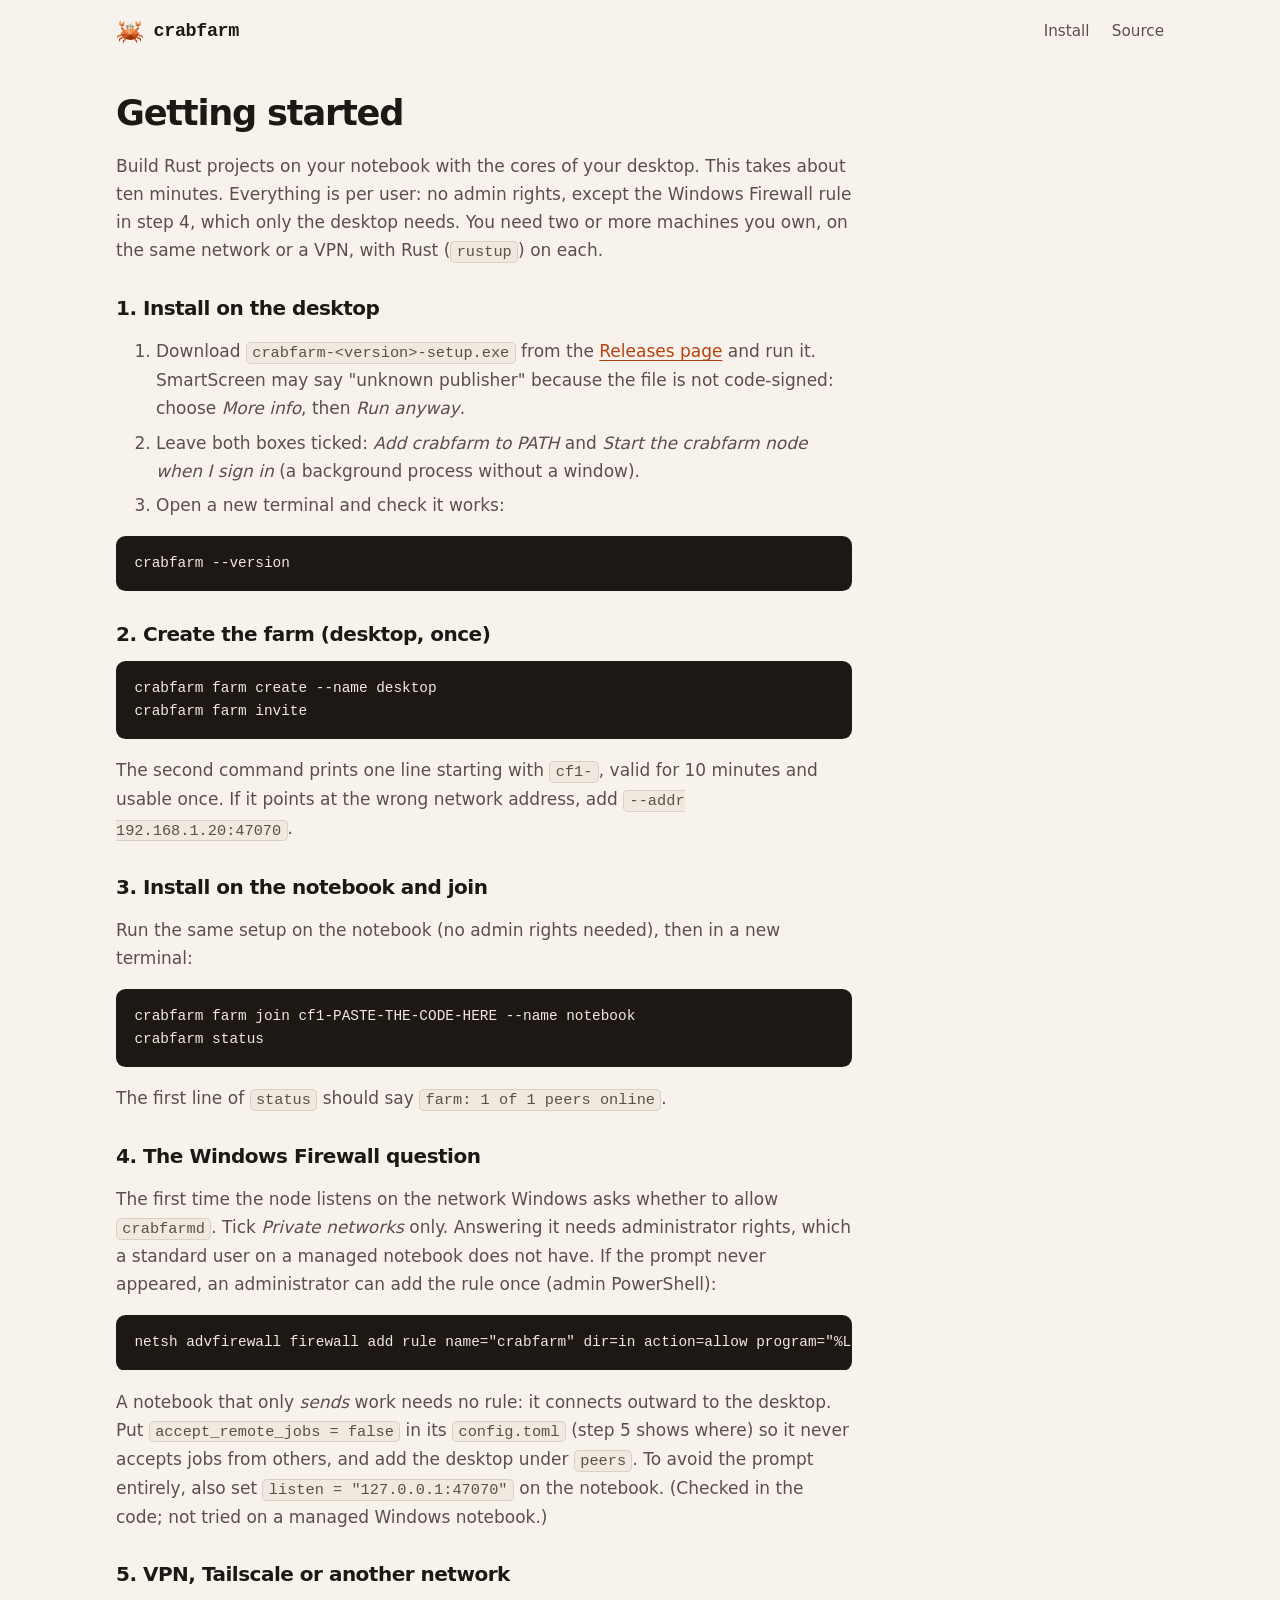
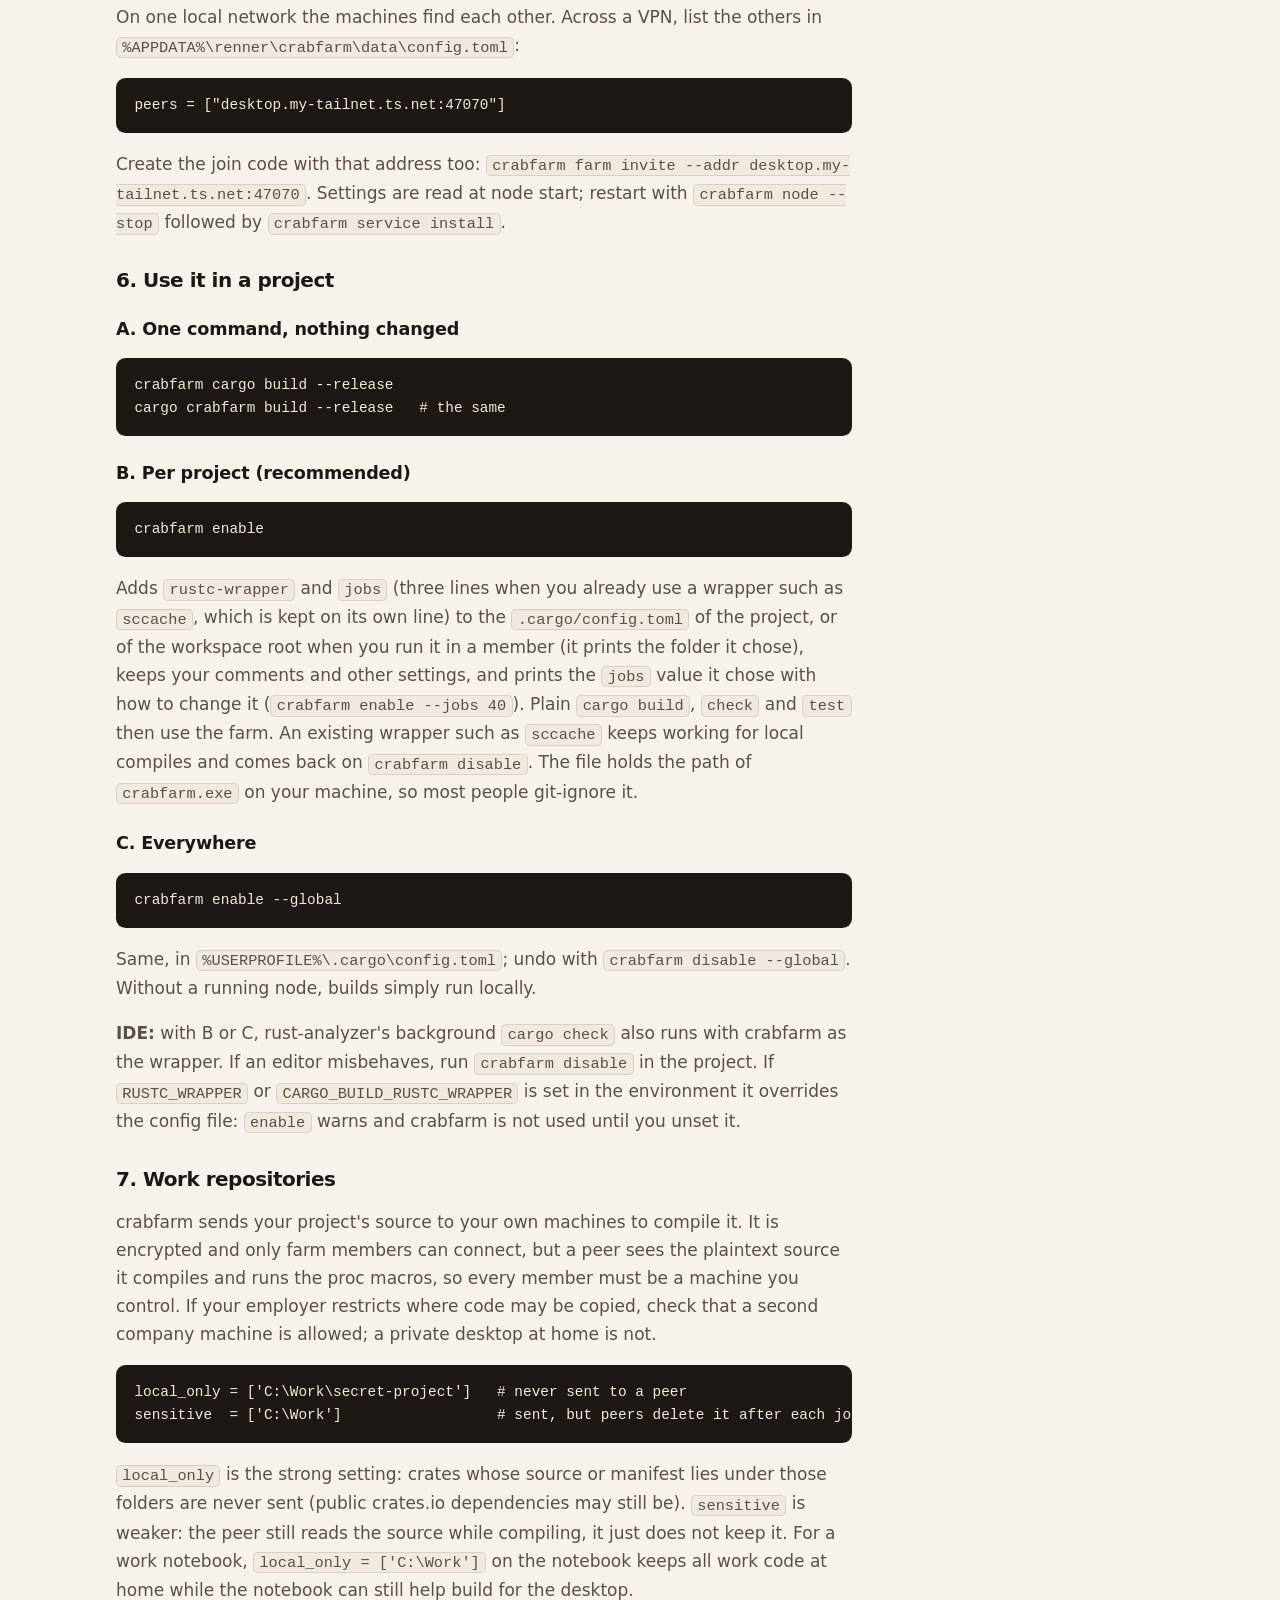
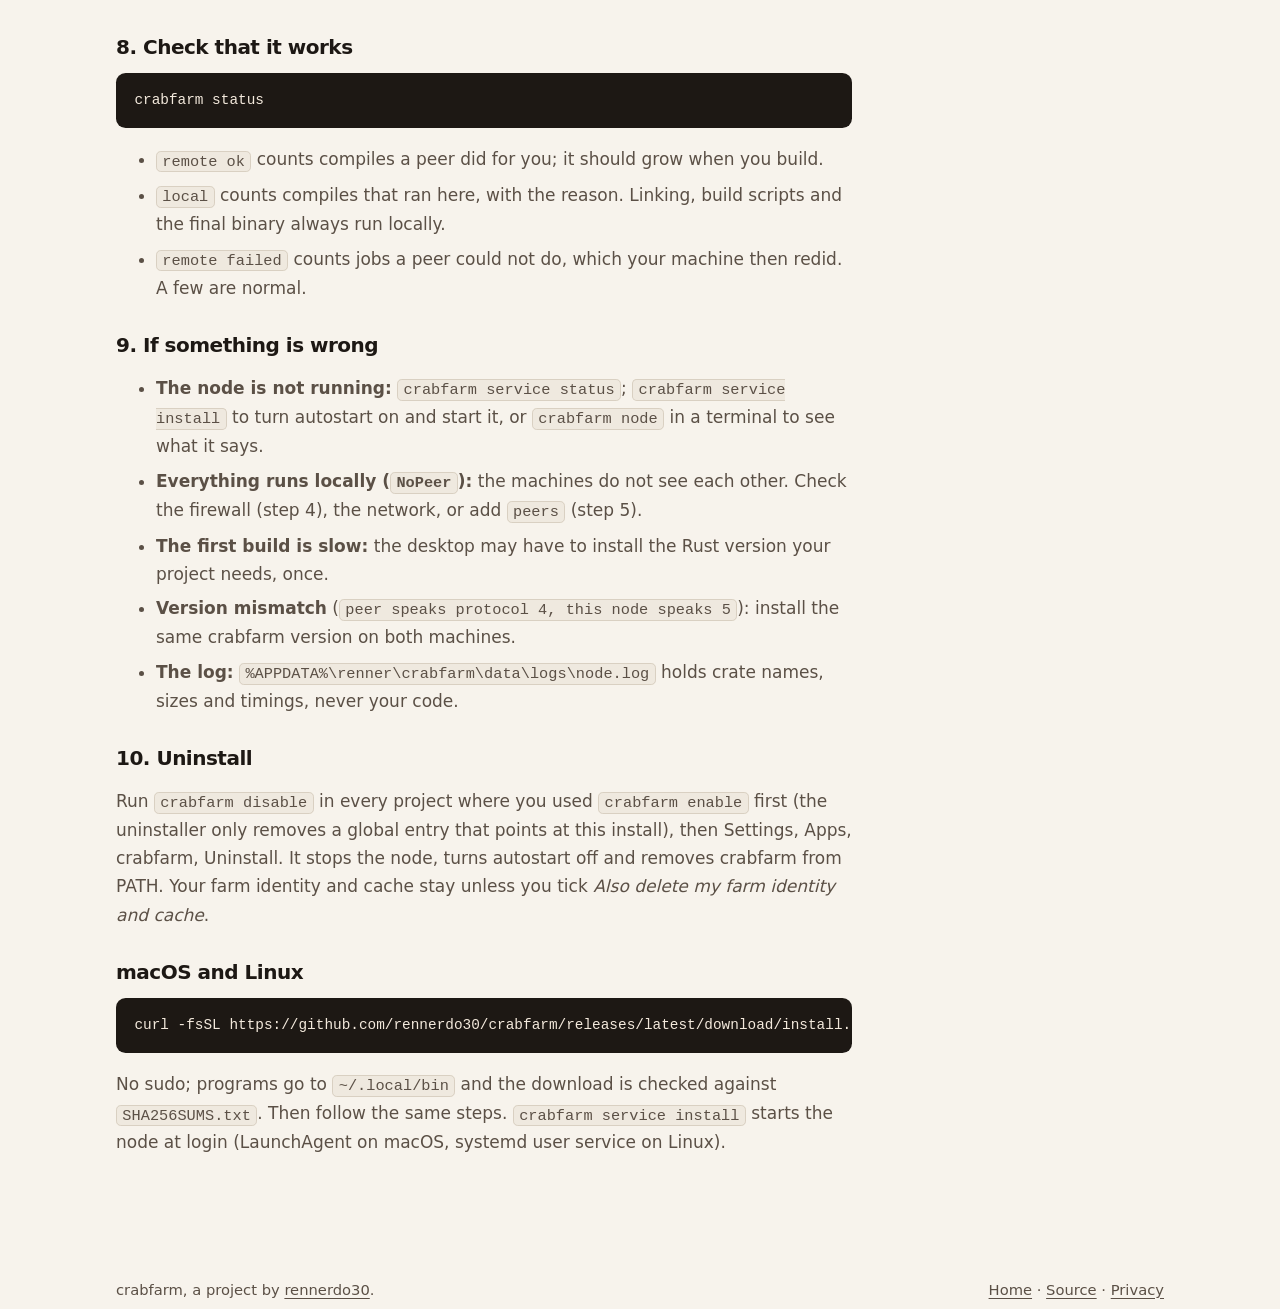
==== website/guide.html @ 016a1f97 "CF-27 1.0.0: version texts, cargo-crabfarm in archives and install.sh, release.yml tag validation an" ====
<!doctype html>
<html lang="en" class="legal guide">
<head>
<meta charset="utf-8">
<meta name="viewport" content="width=device-width, initial-scale=1">
<title>Getting started · crabfarm</title>
<meta name="description" content="Install crabfarm, create a farm, join a second machine and use it in a Rust project, step by step.">
<link rel="canonical" href="https://crabfarm.renner.dev/guide.html">
<link rel="icon" href="favicon.svg" type="image/svg+xml">
<meta name="theme-color" content="#b8420f">
<link rel="stylesheet" href="style.css">
</head>
<body>
<header class="top">
  <div class="wrap">
    <a class="brand" href="./"><img src="favicon.svg" alt="" width="28" height="28">crabfarm</a>
    <nav aria-label="Main">
      <a href="./#install">Install</a>
      <a href="https://github.com/rennerdo30/crabfarm">Source</a>
    </nav>
  </div>
</header>

<div class="wrap">
<main>
  <h1>Getting started</h1>
  <p>Build Rust projects on your notebook with the cores of your desktop. This takes about ten minutes. Everything is per user: no admin rights, except the Windows Firewall rule in step 4, which only the desktop needs. You need two or more machines you own, on the same network or a VPN, with Rust (<code>rustup</code>) on each.</p>

  <h2>1. Install on the desktop</h2>
  <ol>
    <li>Download <code>crabfarm-&lt;version&gt;-setup.exe</code> from the <a href="https://github.com/rennerdo30/crabfarm/releases/latest">Releases page</a> and run it. SmartScreen may say "unknown publisher" because the file is not code-signed: choose <em>More info</em>, then <em>Run anyway</em>.</li>
    <li>Leave both boxes ticked: <em>Add crabfarm to PATH</em> and <em>Start the crabfarm node when I sign in</em> (a background process without a window).</li>
    <li>Open a new terminal and check it works:</li>
  </ol>
<pre>crabfarm --version</pre>

  <h2>2. Create the farm (desktop, once)</h2>
<pre>crabfarm farm create --name desktop
crabfarm farm invite</pre>
  <p>The second command prints one line starting with <code>cf1-</code>, valid for 10 minutes and usable once. If it points at the wrong network address, add <code>--addr 192.168.1.20:47070</code>.</p>

  <h2>3. Install on the notebook and join</h2>
  <p>Run the same setup on the notebook (no admin rights needed), then in a new terminal:</p>
<pre>crabfarm farm join cf1-PASTE-THE-CODE-HERE --name notebook
crabfarm status</pre>
  <p>The first line of <code>status</code> should say <code>farm: 1 of 1 peers online</code>.</p>

  <h2>4. The Windows Firewall question</h2>
  <p>The first time the node listens on the network Windows asks whether to allow <code>crabfarmd</code>. Tick <em>Private networks</em> only. Answering it needs administrator rights, which a standard user on a managed notebook does not have. If the prompt never appeared, an administrator can add the rule once (admin PowerShell):</p>
<pre>netsh advfirewall firewall add rule name="crabfarm" dir=in action=allow program="%LOCALAPPDATA%\Programs\crabfarm\crabfarmd.exe" protocol=TCP localport=47070 profile=private</pre>
  <p>A notebook that only <em>sends</em> work needs no rule: it connects outward to the desktop. Put <code>accept_remote_jobs = false</code> in its <code>config.toml</code> (step 5 shows where) so it never accepts jobs from others, and add the desktop under <code>peers</code>. To avoid the prompt entirely, also set <code>listen = "127.0.0.1:47070"</code> on the notebook. (Checked in the code; not tried on a managed Windows notebook.)</p>

  <h2>5. VPN, Tailscale or another network</h2>
  <p>On one local network the machines find each other. Across a VPN, list the others in <code>%APPDATA%\renner\crabfarm\data\config.toml</code>:</p>
<pre>peers = ["desktop.my-tailnet.ts.net:47070"]</pre>
  <p>Create the join code with that address too: <code>crabfarm farm invite --addr desktop.my-tailnet.ts.net:47070</code>. Settings are read at node start; restart with <code>crabfarm node --stop</code> followed by <code>crabfarm service install</code>.</p>

  <h2>6. Use it in a project</h2>
  <h3>A. One command, nothing changed</h3>
<pre>crabfarm cargo build --release
cargo crabfarm build --release   # the same</pre>
  <h3>B. Per project (recommended)</h3>
<pre>crabfarm enable</pre>
  <p>Adds <code>rustc-wrapper</code> and <code>jobs</code> (three lines when you already use a wrapper such as <code>sccache</code>, which is kept on its own line) to the <code>.cargo/config.toml</code> of the project, or of the workspace root when you run it in a member (it prints the folder it chose), keeps your comments and other settings, and prints the <code>jobs</code> value it chose with how to change it (<code>crabfarm enable --jobs 40</code>). Plain <code>cargo build</code>, <code>check</code> and <code>test</code> then use the farm. An existing wrapper such as <code>sccache</code> keeps working for local compiles and comes back on <code>crabfarm disable</code>. The file holds the path of <code>crabfarm.exe</code> on your machine, so most people git-ignore it.</p>
  <h3>C. Everywhere</h3>
<pre>crabfarm enable --global</pre>
  <p>Same, in <code>%USERPROFILE%\.cargo\config.toml</code>; undo with <code>crabfarm disable --global</code>. Without a running node, builds simply run locally.</p>
  <p><strong>IDE:</strong> with B or C, rust-analyzer's background <code>cargo check</code> also runs with crabfarm as the wrapper. If an editor misbehaves, run <code>crabfarm disable</code> in the project. If <code>RUSTC_WRAPPER</code> or <code>CARGO_BUILD_RUSTC_WRAPPER</code> is set in the environment it overrides the config file: <code>enable</code> warns and crabfarm is not used until you unset it.</p>

  <h2>7. Work repositories</h2>
  <p>crabfarm sends your project's source to your own machines to compile it. It is encrypted and only farm members can connect, but a peer sees the plaintext source it compiles and runs the proc macros, so every member must be a machine you control. If your employer restricts where code may be copied, check that a second company machine is allowed; a private desktop at home is not.</p>
<pre>local_only = ['C:\Work\secret-project']   # never sent to a peer
sensitive  = ['C:\Work']                  # sent, but peers delete it after each job</pre>
  <p><code>local_only</code> is the strong setting: crates whose source or manifest lies under those folders are never sent (public crates.io dependencies may still be). <code>sensitive</code> is weaker: the peer still reads the source while compiling, it just does not keep it. For a work notebook, <code>local_only = ['C:\Work']</code> on the notebook keeps all work code at home while the notebook can still help build for the desktop.</p>

  <h2>8. Check that it works</h2>
<pre>crabfarm status</pre>
  <ul>
    <li><code>remote ok</code> counts compiles a peer did for you; it should grow when you build.</li>
    <li><code>local</code> counts compiles that ran here, with the reason. Linking, build scripts and the final binary always run locally.</li>
    <li><code>remote failed</code> counts jobs a peer could not do, which your machine then redid. A few are normal.</li>
  </ul>

  <h2>9. If something is wrong</h2>
  <ul>
    <li><strong>The node is not running:</strong> <code>crabfarm service status</code>; <code>crabfarm service install</code> to turn autostart on and start it, or <code>crabfarm node</code> in a terminal to see what it says.</li>
    <li><strong>Everything runs locally (<code>NoPeer</code>):</strong> the machines do not see each other. Check the firewall (step 4), the network, or add <code>peers</code> (step 5).</li>
    <li><strong>The first build is slow:</strong> the desktop may have to install the Rust version your project needs, once.</li>
    <li><strong>Version mismatch</strong> (<code>peer speaks protocol 4, this node speaks 5</code>): install the same crabfarm version on both machines.</li>
    <li><strong>The log:</strong> <code>%APPDATA%\renner\crabfarm\data\logs\node.log</code> holds crate names, sizes and timings, never your code.</li>
  </ul>

  <h2>10. Uninstall</h2>
  <p>Run <code>crabfarm disable</code> in every project where you used <code>crabfarm enable</code> first (the uninstaller only removes a global entry that points at this install), then Settings, Apps, crabfarm, Uninstall. It stops the node, turns autostart off and removes crabfarm from PATH. Your farm identity and cache stay unless you tick <em>Also delete my farm identity and cache</em>.</p>

  <h2>macOS and Linux</h2>
<pre>curl -fsSL https://github.com/rennerdo30/crabfarm/releases/latest/download/install.sh | sh</pre>
  <p>No sudo; programs go to <code>~/.local/bin</code> and the download is checked against <code>SHA256SUMS.txt</code>. Then follow the same steps. <code>crabfarm service install</code> starts the node at login (LaunchAgent on macOS, systemd user service on Linux).</p>
</main>
</div>

<footer>
  <div class="wrap">
    <span>crabfarm, a project by <a href="https://github.com/rennerdo30">rennerdo30</a>.</span>
    <span><a href="./">Home</a> · <a href="https://github.com/rennerdo30/crabfarm">Source</a> · <a href="privacy.html">Privacy</a></span>
  </div>
</footer>
</body>
</html>
---- website/style.css ----
:root {
  color-scheme: light dark;
  --bg: #f7f3ec;
  --bg-2: #efe9df;
  --surface: #fffdf9;
  --ink: #1d1814;
  --ink-2: #5b5046;
  --line: #d9d0c2;
  --accent: #b8420f;
  --accent-ink: #ffffff;
  --accent-soft: #f6dccb;
  --code-bg: #1d1814;
  --code-ink: #f3e9dc;
  --code-dim: #a39482;
  --ok: #2f6b3a;
  --mono: ui-monospace, "Cascadia Code", "SF Mono", Menlo, Consolas, monospace;
  --sans: system-ui, -apple-system, "Segoe UI", Roboto, "Helvetica Neue", sans-serif;
}

@media (prefers-color-scheme: dark) {
  :root:not([data-theme="light"]) {
    --bg: #15110e;
    --bg-2: #1c1713;
    --surface: #221c17;
    --ink: #f1e8dc;
    --ink-2: #b3a595;
    --line: #3a3027;
    --accent: #f0894a;
    --accent-ink: #1a0f08;
    --accent-soft: #3a2517;
    --code-bg: #0e0b09;
    --code-ink: #f3e9dc;
    --code-dim: #8d7f6e;
    --ok: #7cc58a;
  }
}

* { box-sizing: border-box; }

html { scroll-behavior: smooth; }

body {
  margin: 0;
  background: var(--bg);
  color: var(--ink);
  font: 400 1.0625rem/1.65 var(--sans);
  -webkit-font-smoothing: antialiased;
}

a { color: var(--accent); text-underline-offset: 0.18em; }
a:hover { text-decoration-thickness: 2px; }
a:focus-visible, .btn:focus-visible {
  outline: 3px solid var(--accent);
  outline-offset: 3px;
  border-radius: 4px;
}

.wrap { max-width: 68rem; margin: 0 auto; padding: 0 1.25rem; }

/* header */
.top { padding: 1.1rem 0; }
.top .wrap { display: flex; align-items: center; justify-content: space-between; gap: 1rem; }
.brand { display: inline-flex; align-items: center; gap: 0.6rem; color: var(--ink); font: 700 1.15rem var(--mono); text-decoration: none; letter-spacing: -0.02em; }
.brand svg { width: 1.7rem; height: 1.7rem; }
.top nav { display: flex; gap: 1.4rem; font-size: 0.95rem; }
.top nav a { color: var(--ink-2); text-decoration: none; }
.top nav a:hover { color: var(--ink); text-decoration: underline; }

/* hero */
.hero { padding: clamp(2.5rem, 7vw, 5.5rem) 0 clamp(2rem, 5vw, 4rem); }
.hero .wrap { display: grid; gap: 3rem; grid-template-columns: minmax(0, 1.05fr) minmax(0, 0.95fr); align-items: center; }
.hero-mark { display: block; width: 104px; height: 104px; margin: 0 0 1.25rem -6px; }
.eyebrow { font: 600 0.8rem var(--mono); letter-spacing: 0.08em; text-transform: uppercase; color: var(--accent); margin: 0 0 1rem; }
h1 { font-size: clamp(2.3rem, 5.6vw, 3.9rem); line-height: 1.04; letter-spacing: -0.035em; margin: 0 0 1.25rem; font-weight: 800; text-wrap: balance; }
h1 em { font-style: normal; color: var(--accent); }
.lede { font-size: 1.2rem; color: var(--ink-2); max-width: 34rem; margin: 0 0 1.75rem; text-wrap: pretty; }
.cta { display: flex; flex-wrap: wrap; gap: 0.75rem; }
.btn { display: inline-block; padding: 0.7rem 1.25rem; border-radius: 0.5rem; font-weight: 650; text-decoration: none; border: 1.5px solid var(--ink); color: var(--ink); }
.btn:hover { background: var(--bg-2); }
.btn.primary { background: var(--accent); border-color: var(--accent); color: var(--accent-ink); }
.btn.primary:hover { filter: brightness(1.08); background: var(--accent); }
.status { margin: 1.5rem 0 0; font-size: 0.92rem; color: var(--ink-2); max-width: 34rem; }
.status strong { color: var(--ink); }

/* diagram */
.diagram { margin: 0; }
.diagram svg { width: 100%; height: auto; display: block; }
.diagram figcaption { font-size: 0.85rem; color: var(--ink-2); margin-top: 0.5rem; }
.d-node { fill: var(--surface); stroke: var(--ink); stroke-width: 1.6; }
.d-me { fill: var(--accent-soft); stroke: var(--accent); }
.d-link { stroke: var(--accent); stroke-width: 2; stroke-dasharray: 2 7; stroke-linecap: round; fill: none; }
.d-text { fill: var(--ink); font: 600 13px var(--mono); }
.d-sub { fill: var(--ink-2); font: 400 11px var(--mono); }
.d-bar { fill: var(--accent); }
.d-bar-off { fill: var(--line); }

@media (prefers-reduced-motion: no-preference) {
  .d-link { animation: flow 1.6s linear infinite; }
  @keyframes flow { to { stroke-dashoffset: -18; } }
}

/* sections */
section { padding: clamp(2.5rem, 6vw, 4.5rem) 0; }
section.alt { background: var(--bg-2); border-block: 1px solid var(--line); }
h2 { font-size: clamp(1.6rem, 3.4vw, 2.2rem); letter-spacing: -0.025em; line-height: 1.15; margin: 0 0 0.6rem; text-wrap: balance; }
.sub { color: var(--ink-2); max-width: 40rem; margin: 0 0 2.25rem; }
h3 { font-size: 1.1rem; margin: 0 0 0.4rem; letter-spacing: -0.01em; }

.steps { list-style: none; margin: 0; padding: 0; display: grid; gap: 1.75rem; counter-reset: s; }
.steps li { display: grid; grid-template-columns: 3.2rem minmax(0, 1fr); gap: 0 1rem; counter-increment: s; }
.steps li::before { content: counter(s); font: 800 2.4rem/1 var(--mono); color: var(--accent); grid-row: span 2; }
.steps p { margin: 0 0 0.75rem; color: var(--ink-2); max-width: 44rem; }

pre, code { font-family: var(--mono); }
pre { background: var(--code-bg); color: var(--code-ink); padding: 1rem 1.15rem; border-radius: 0.6rem; overflow-x: auto; font-size: 0.9rem; line-height: 1.6; margin: 0; tab-size: 2; }
pre .c { color: var(--code-dim); }
pre .p { color: var(--accent); user-select: none; }
:root:not([data-theme="light"]) pre .p { color: #f0894a; }
p code, li code, td code { background: var(--bg-2); border: 1px solid var(--line); border-radius: 0.3rem; padding: 0.05em 0.35em; font-size: 0.9em; }
section.alt p code, section.alt li code, section.alt td code { background: var(--surface); }

.cols { display: grid; gap: 1.25rem; grid-template-columns: repeat(auto-fit, minmax(17rem, 1fr)); }
.cols.two { grid-template-columns: repeat(2, minmax(0, 1fr)); }
.card { background: var(--surface); border: 1px solid var(--line); border-radius: 0.75rem; padding: 1.25rem 1.4rem; }
.card p { margin: 0; color: var(--ink-2); }
.card ul { margin: 0.4rem 0 0; padding-left: 1.15rem; color: var(--ink-2); }
.card li { margin: 0.2rem 0; }

table { width: 100%; border-collapse: collapse; font-size: 0.97rem; background: var(--surface); border: 1px solid var(--line); border-radius: 0.75rem; overflow: hidden; }
th, td { text-align: left; padding: 0.7rem 1rem; border-bottom: 1px solid var(--line); vertical-align: top; }
th { font: 600 0.78rem var(--mono); letter-spacing: 0.06em; text-transform: uppercase; color: var(--ink-2); background: var(--bg-2); }
tr:last-child td { border-bottom: 0; }
.table-scroll { overflow-x: auto; }

.tag { font: 600 0.75rem var(--mono); padding: 0.12rem 0.5rem; border-radius: 99px; border: 1px solid var(--line); white-space: nowrap; }
.tag.now { background: var(--accent-soft); border-color: var(--accent); color: var(--accent); }

.install { display: grid; gap: 1.25rem; grid-template-columns: repeat(auto-fit, minmax(20rem, 1fr)); }
.install h3 { margin-bottom: 0.6rem; }
.install p { color: var(--ink-2); margin: 0.75rem 0 0; font-size: 0.95rem; }

footer { padding: 2.5rem 0 3rem; color: var(--ink-2); font-size: 0.92rem; }
footer .wrap { display: flex; flex-wrap: wrap; gap: 0.5rem 1.5rem; justify-content: space-between; }
footer a { color: var(--ink-2); }

.legal main { padding: 2rem 0 4rem; max-width: 42rem; }
.legal h1 { font-size: 2.2rem; }
.legal h2 { font-size: 1.25rem; margin-top: 2rem; }
.legal p { color: var(--ink-2); }
.guide main { max-width: 46rem; }
.guide h3 { margin: 1.4rem 0 0.5rem; }
.guide pre { margin: 0.9rem 0 1rem; }
.guide li { color: var(--ink-2); margin-bottom: 0.4rem; }

@media (max-width: 52rem) {
  .cols.two { grid-template-columns: minmax(0, 1fr); }
  .hero .wrap { grid-template-columns: minmax(0, 1fr); }
  .top nav .hide-sm { display: none; }
}
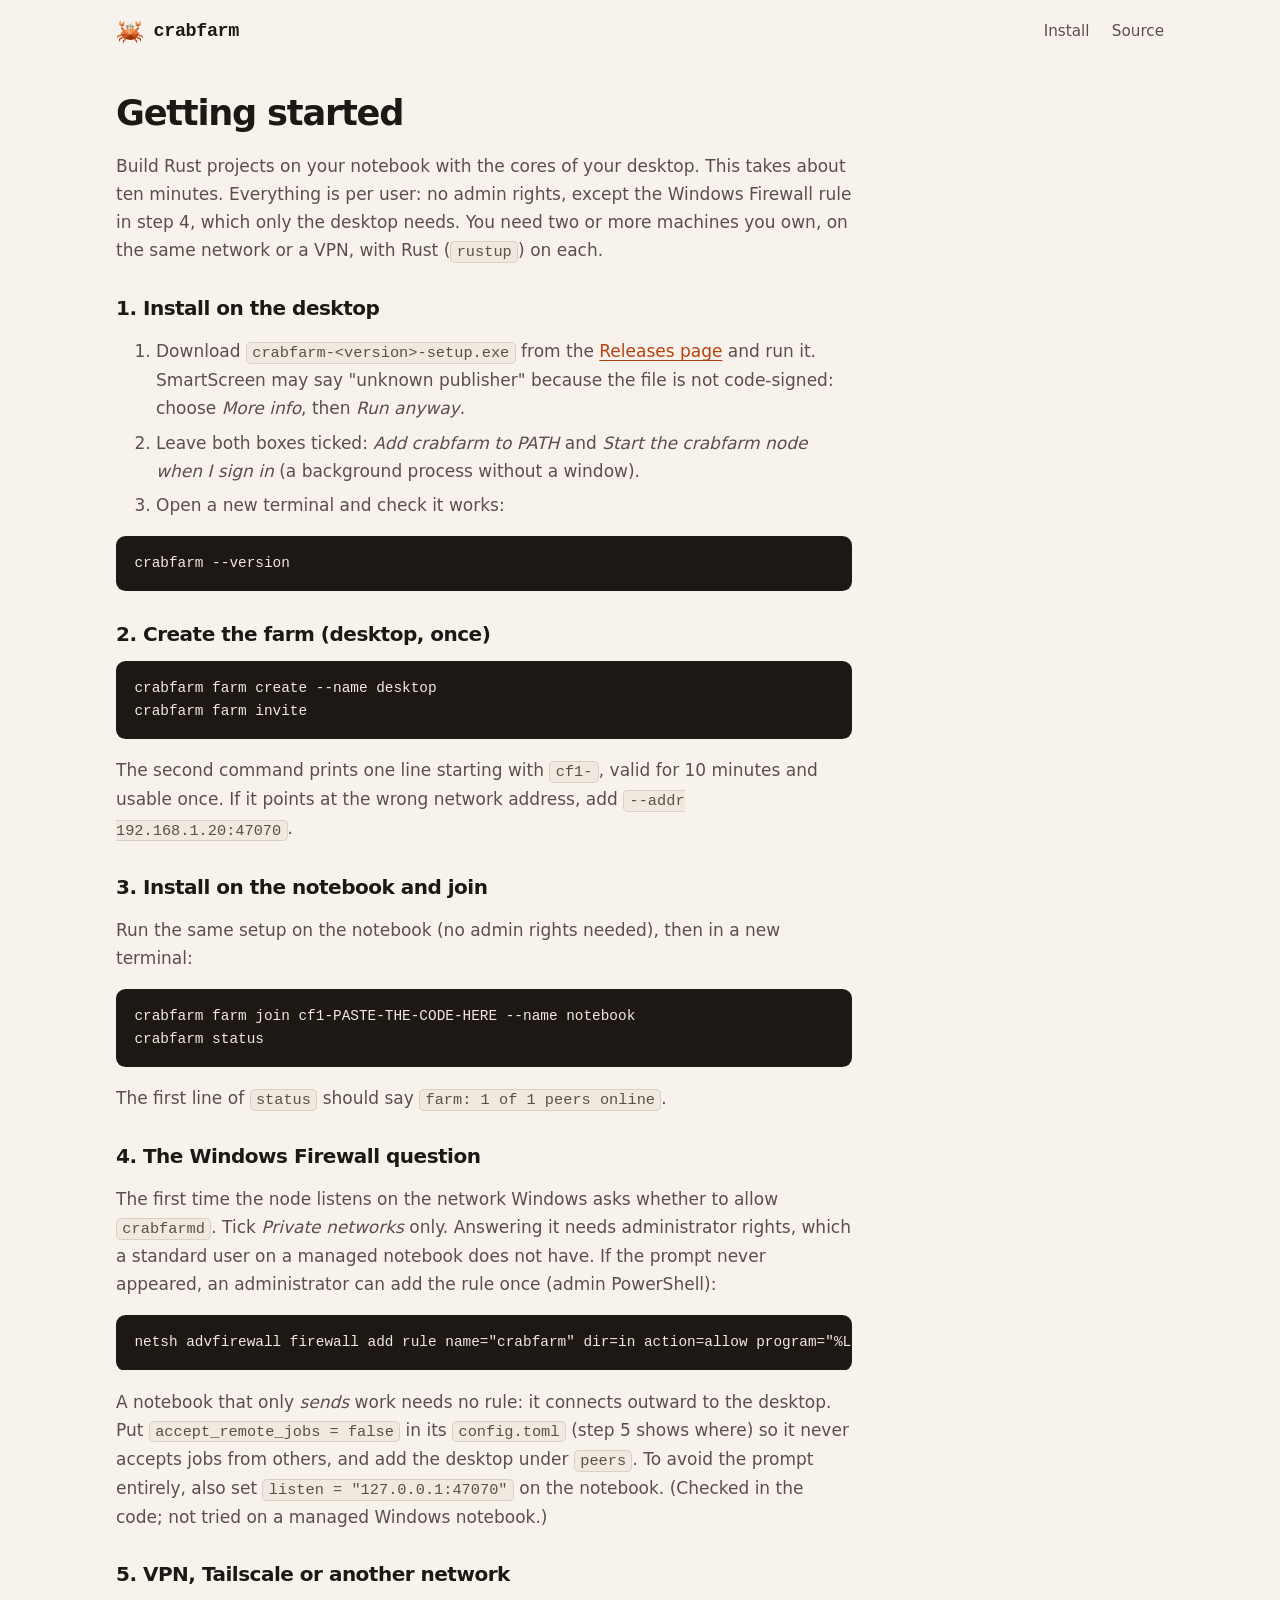
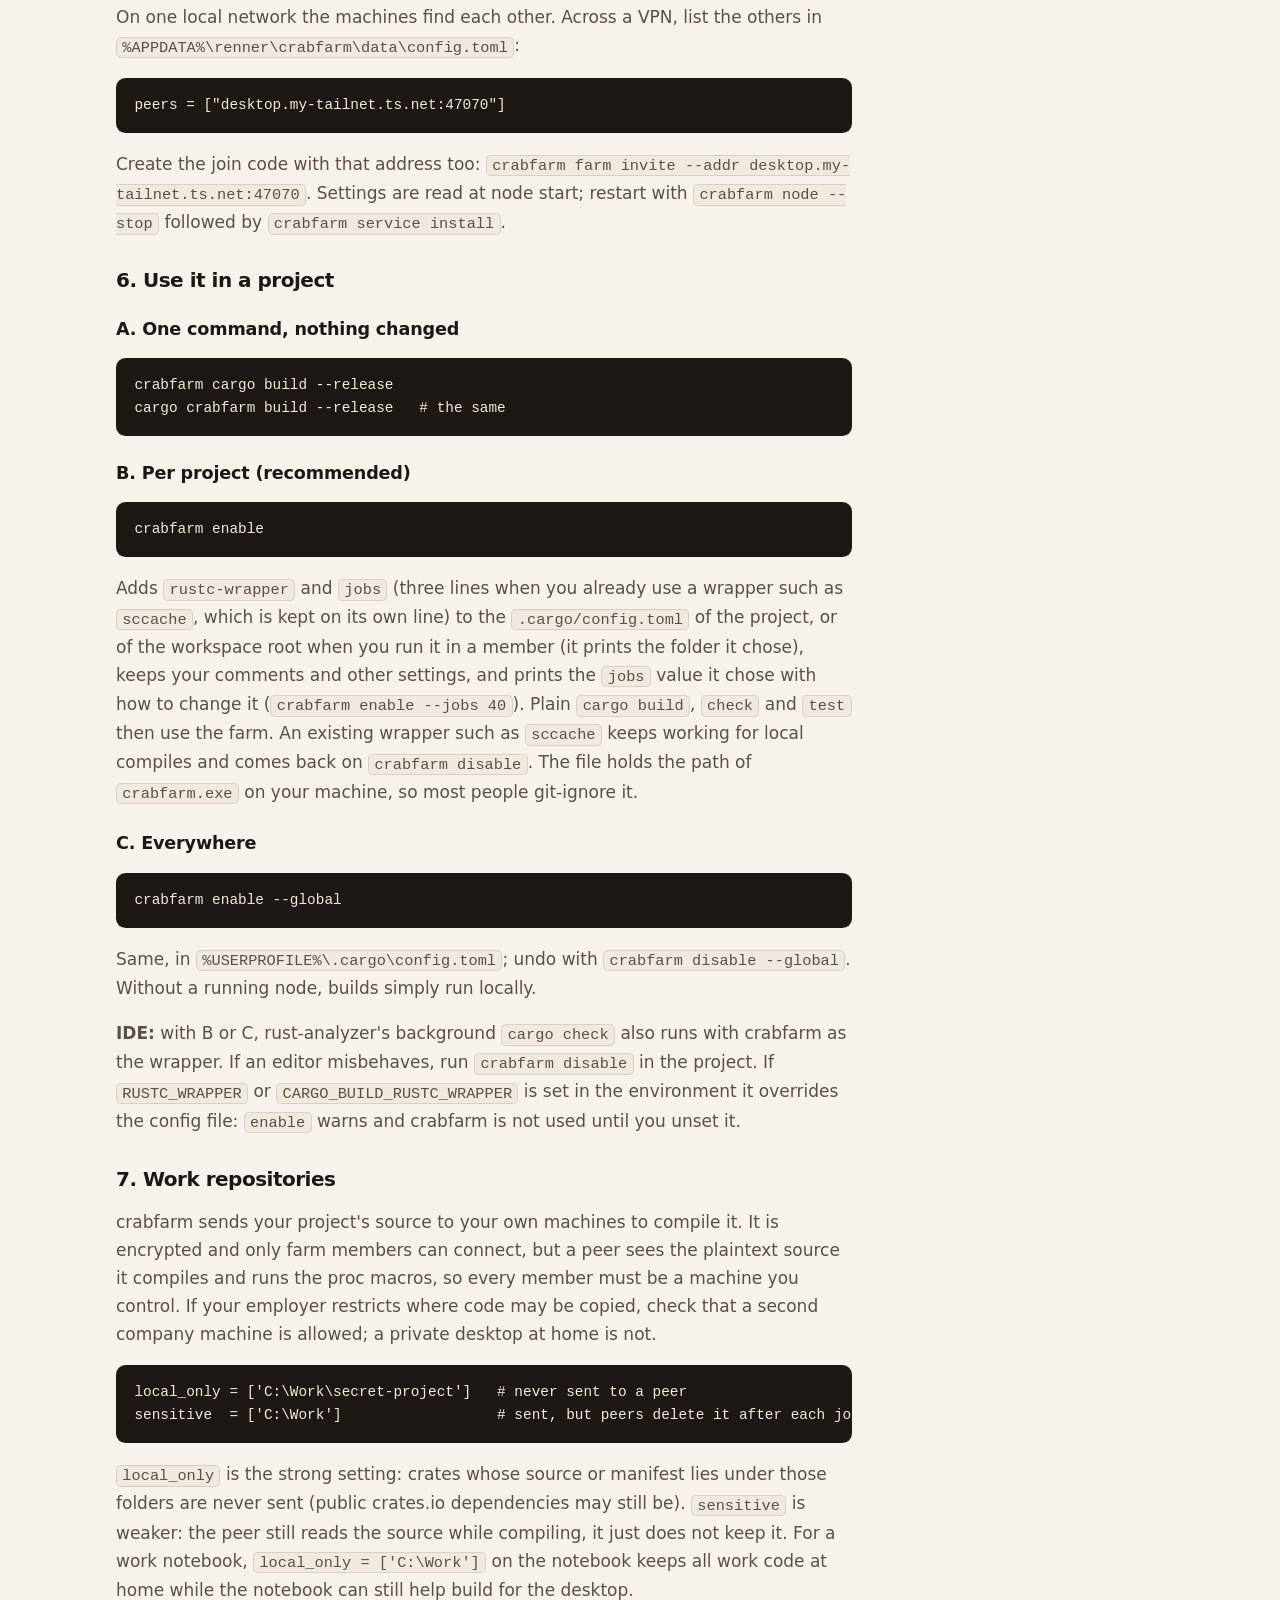
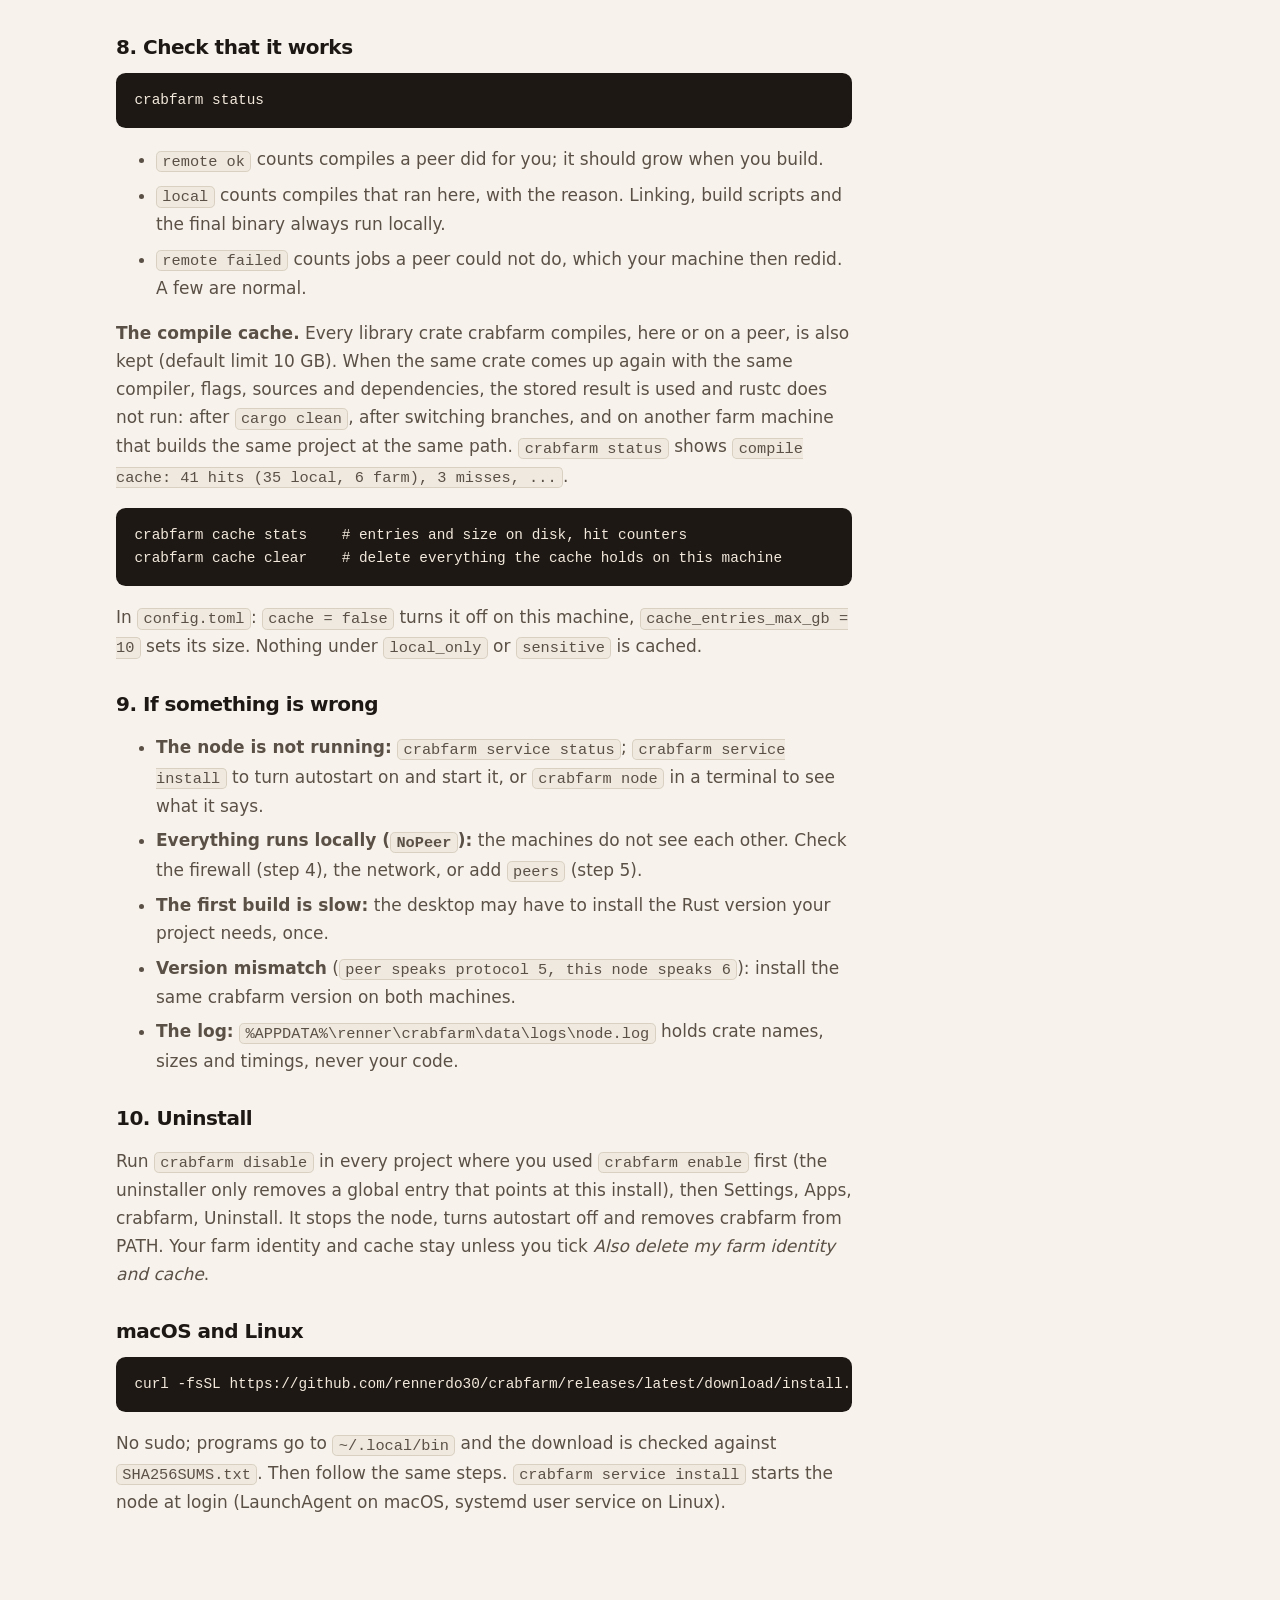
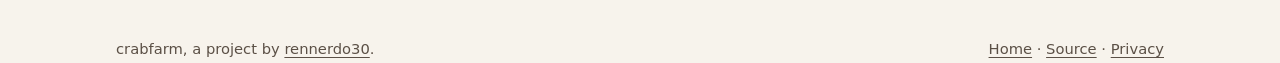
==== commit c95805a7: "CF-28: design section 16, security, docs, changelog; env and hidden-input guards" ====
--- a/website/guide.html
+++ b/website/guide.html
@@ -80,13 +80,17 @@
     <li><code>local</code> counts compiles that ran here, with the reason. Linking, build scripts and the final binary always run locally.</li>
     <li><code>remote failed</code> counts jobs a peer could not do, which your machine then redid. A few are normal.</li>
   </ul>
+  <p><strong>The compile cache.</strong> Every library crate crabfarm compiles, here or on a peer, is also kept (default limit 10 GB). When the same crate comes up again with the same compiler, flags, sources and dependencies, the stored result is used and rustc does not run: after <code>cargo clean</code>, after switching branches, and on another farm machine that builds the same project at the same path. <code>crabfarm status</code> shows <code>compile cache: 41 hits (35 local, 6 farm), 3 misses, ...</code>.</p>
+<pre>crabfarm cache stats    # entries and size on disk, hit counters
+crabfarm cache clear    # delete everything the cache holds on this machine</pre>
+  <p>In <code>config.toml</code>: <code>cache = false</code> turns it off on this machine, <code>cache_entries_max_gb = 10</code> sets its size. Nothing under <code>local_only</code> or <code>sensitive</code> is cached.</p>
 
   <h2>9. If something is wrong</h2>
   <ul>
     <li><strong>The node is not running:</strong> <code>crabfarm service status</code>; <code>crabfarm service install</code> to turn autostart on and start it, or <code>crabfarm node</code> in a terminal to see what it says.</li>
     <li><strong>Everything runs locally (<code>NoPeer</code>):</strong> the machines do not see each other. Check the firewall (step 4), the network, or add <code>peers</code> (step 5).</li>
     <li><strong>The first build is slow:</strong> the desktop may have to install the Rust version your project needs, once.</li>
-    <li><strong>Version mismatch</strong> (<code>peer speaks protocol 4, this node speaks 5</code>): install the same crabfarm version on both machines.</li>
+    <li><strong>Version mismatch</strong> (<code>peer speaks protocol 5, this node speaks 6</code>): install the same crabfarm version on both machines.</li>
     <li><strong>The log:</strong> <code>%APPDATA%\renner\crabfarm\data\logs\node.log</code> holds crate names, sizes and timings, never your code.</li>
   </ul>
 
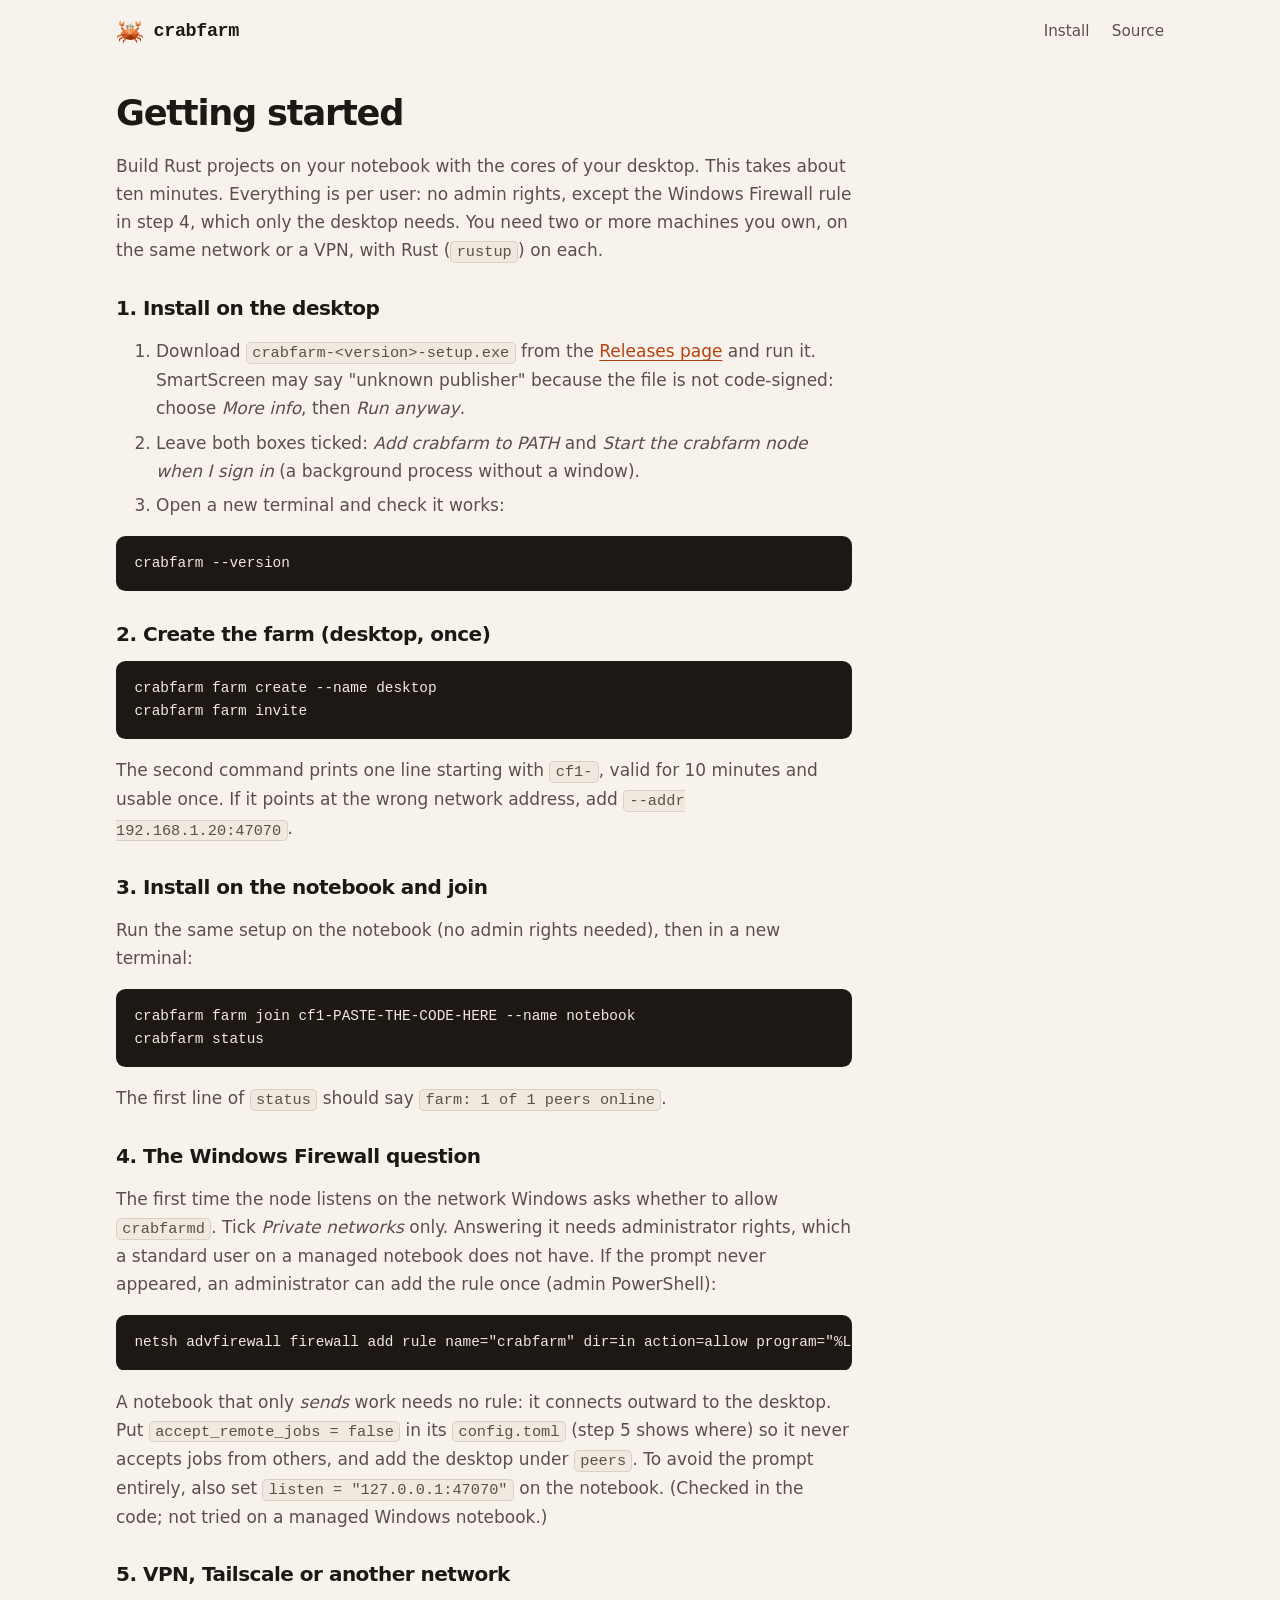
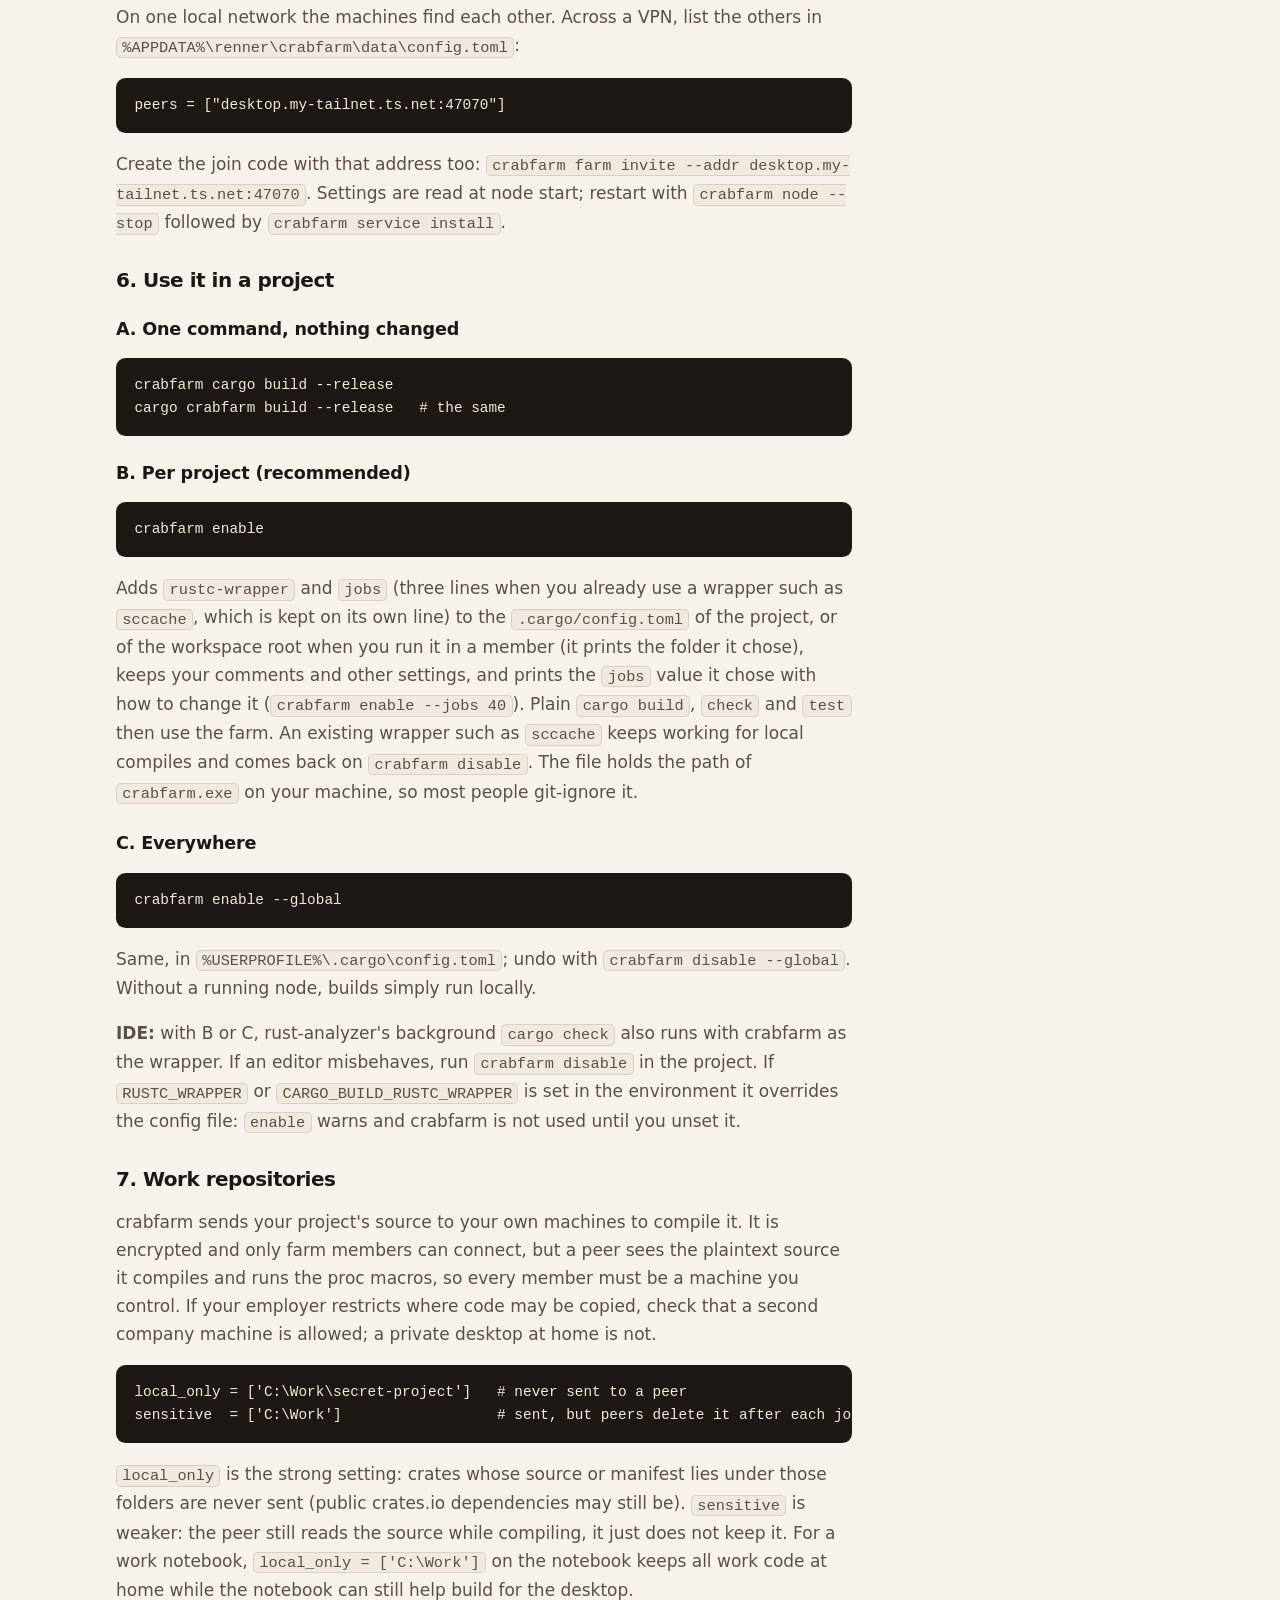
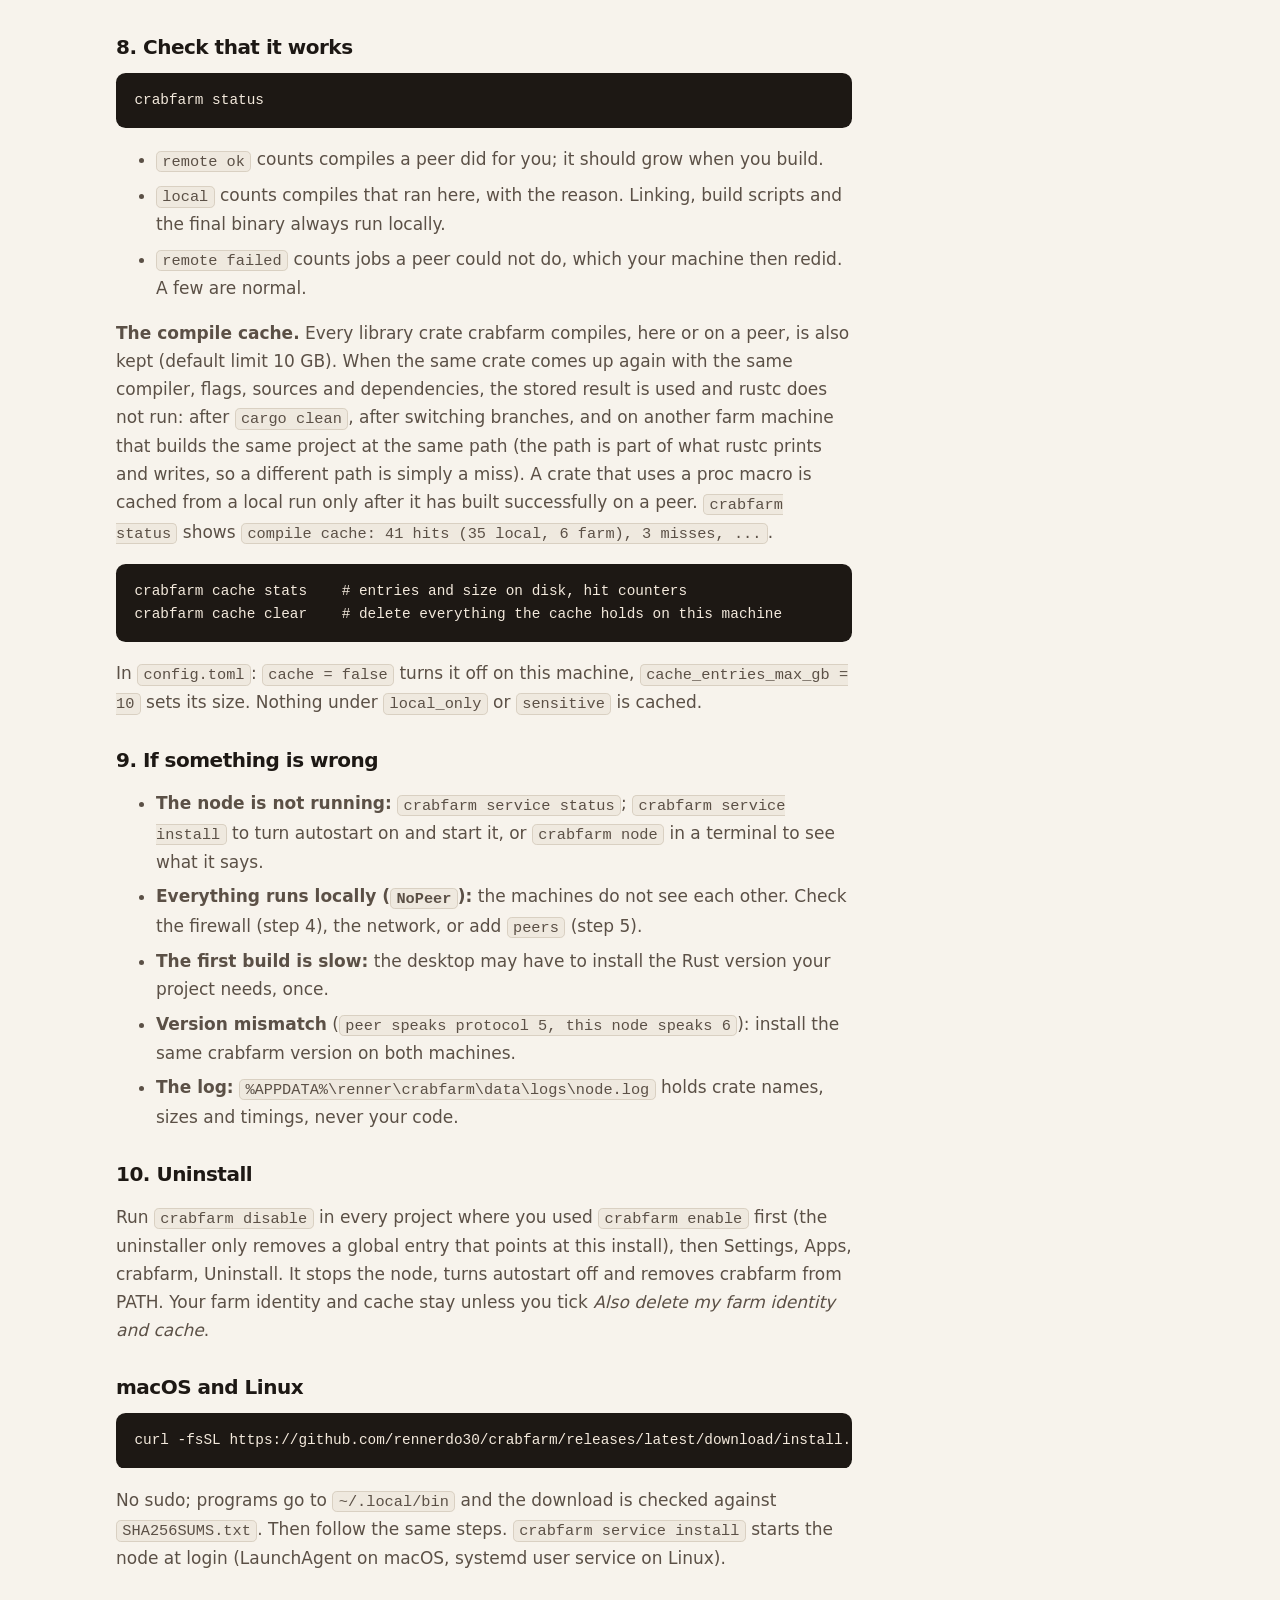
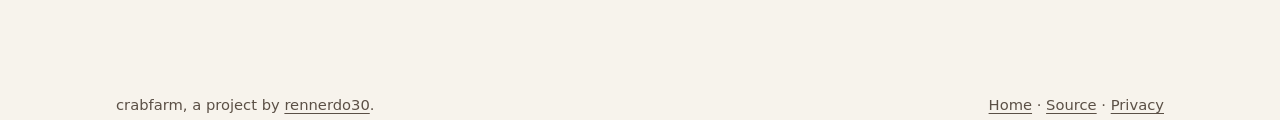
==== commit 1dfffc86: "CF-30: compile cache review fixes P1: the hermetic proof id now includes the content hashes of the p" ====
--- a/website/guide.html
+++ b/website/guide.html
@@ -80,7 +80,7 @@
     <li><code>local</code> counts compiles that ran here, with the reason. Linking, build scripts and the final binary always run locally.</li>
     <li><code>remote failed</code> counts jobs a peer could not do, which your machine then redid. A few are normal.</li>
   </ul>
-  <p><strong>The compile cache.</strong> Every library crate crabfarm compiles, here or on a peer, is also kept (default limit 10 GB). When the same crate comes up again with the same compiler, flags, sources and dependencies, the stored result is used and rustc does not run: after <code>cargo clean</code>, after switching branches, and on another farm machine that builds the same project at the same path. <code>crabfarm status</code> shows <code>compile cache: 41 hits (35 local, 6 farm), 3 misses, ...</code>.</p>
+  <p><strong>The compile cache.</strong> Every library crate crabfarm compiles, here or on a peer, is also kept (default limit 10 GB). When the same crate comes up again with the same compiler, flags, sources and dependencies, the stored result is used and rustc does not run: after <code>cargo clean</code>, after switching branches, and on another farm machine that builds the same project at the same path (the path is part of what rustc prints and writes, so a different path is simply a miss). A crate that uses a proc macro is cached from a local run only after it has built successfully on a peer. <code>crabfarm status</code> shows <code>compile cache: 41 hits (35 local, 6 farm), 3 misses, ...</code>.</p>
 <pre>crabfarm cache stats    # entries and size on disk, hit counters
 crabfarm cache clear    # delete everything the cache holds on this machine</pre>
   <p>In <code>config.toml</code>: <code>cache = false</code> turns it off on this machine, <code>cache_entries_max_gb = 10</code> sets its size. Nothing under <code>local_only</code> or <code>sensitive</code> is cached.</p>
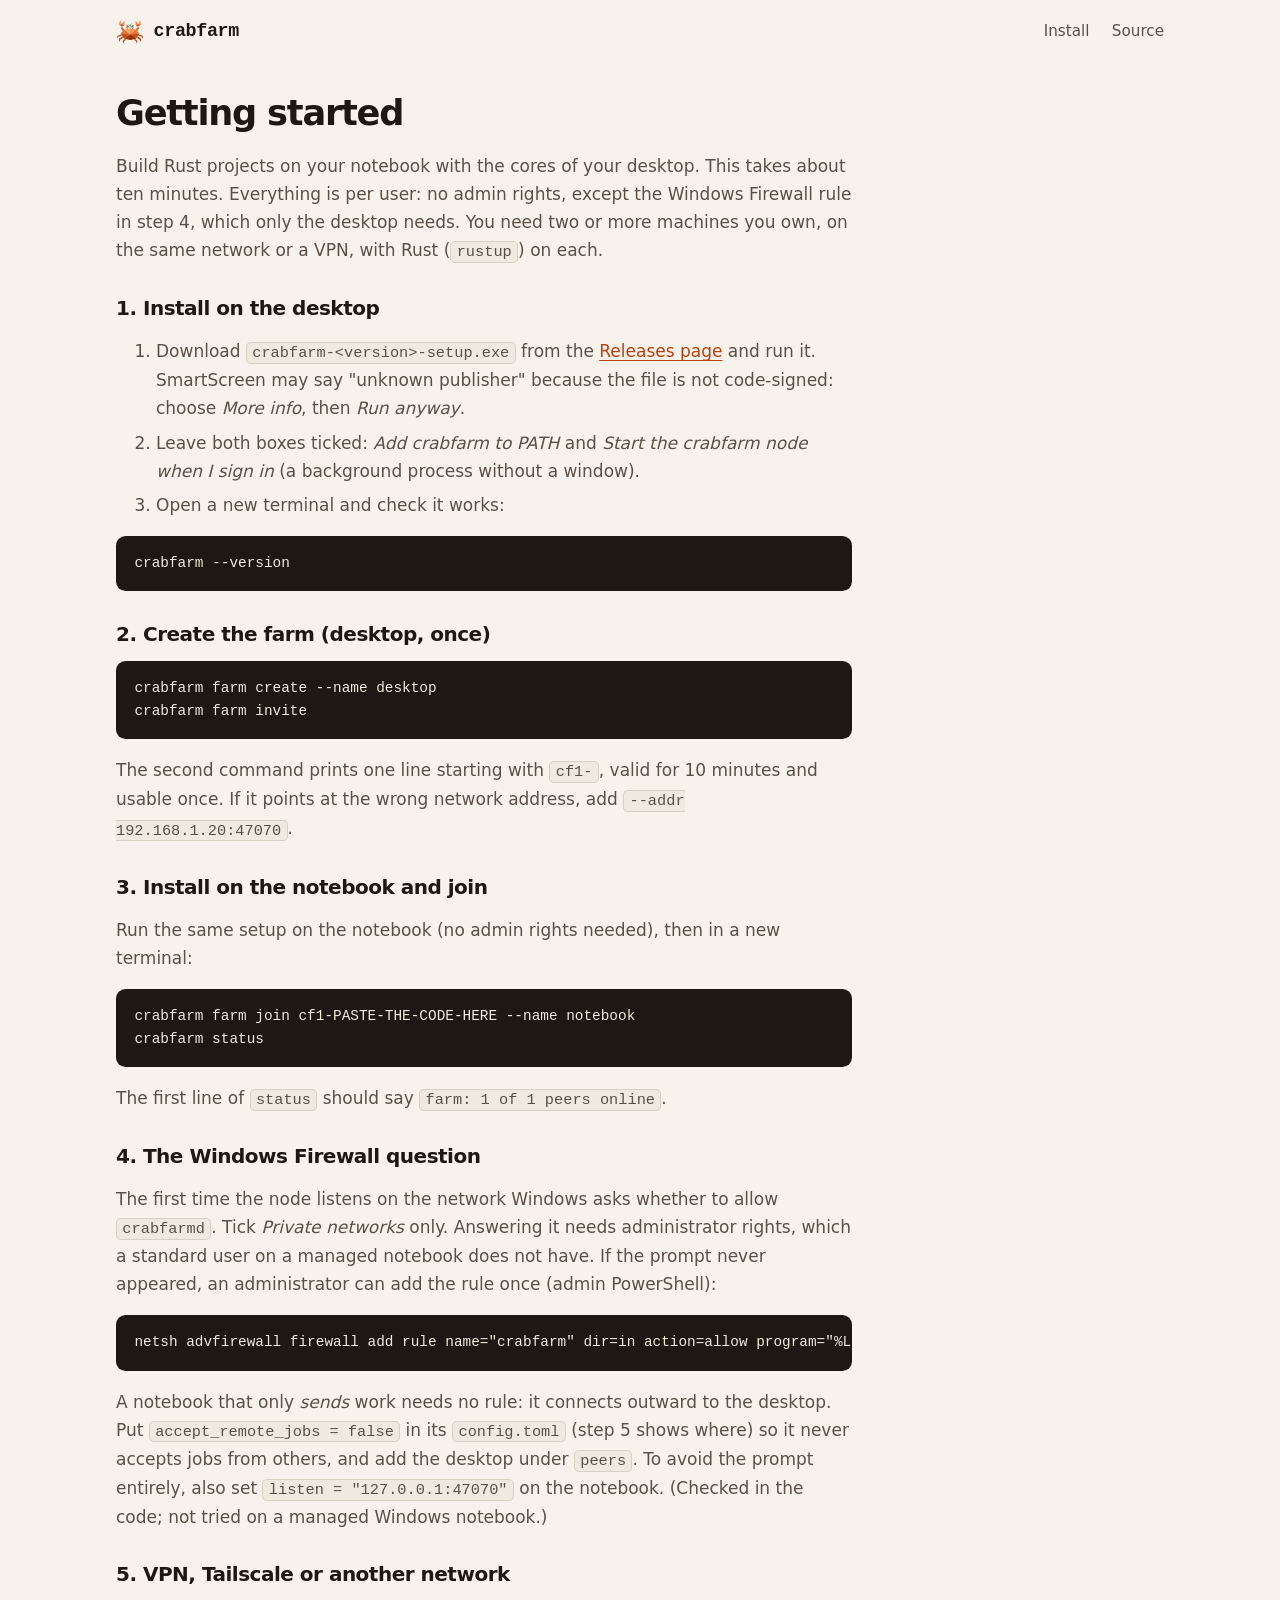
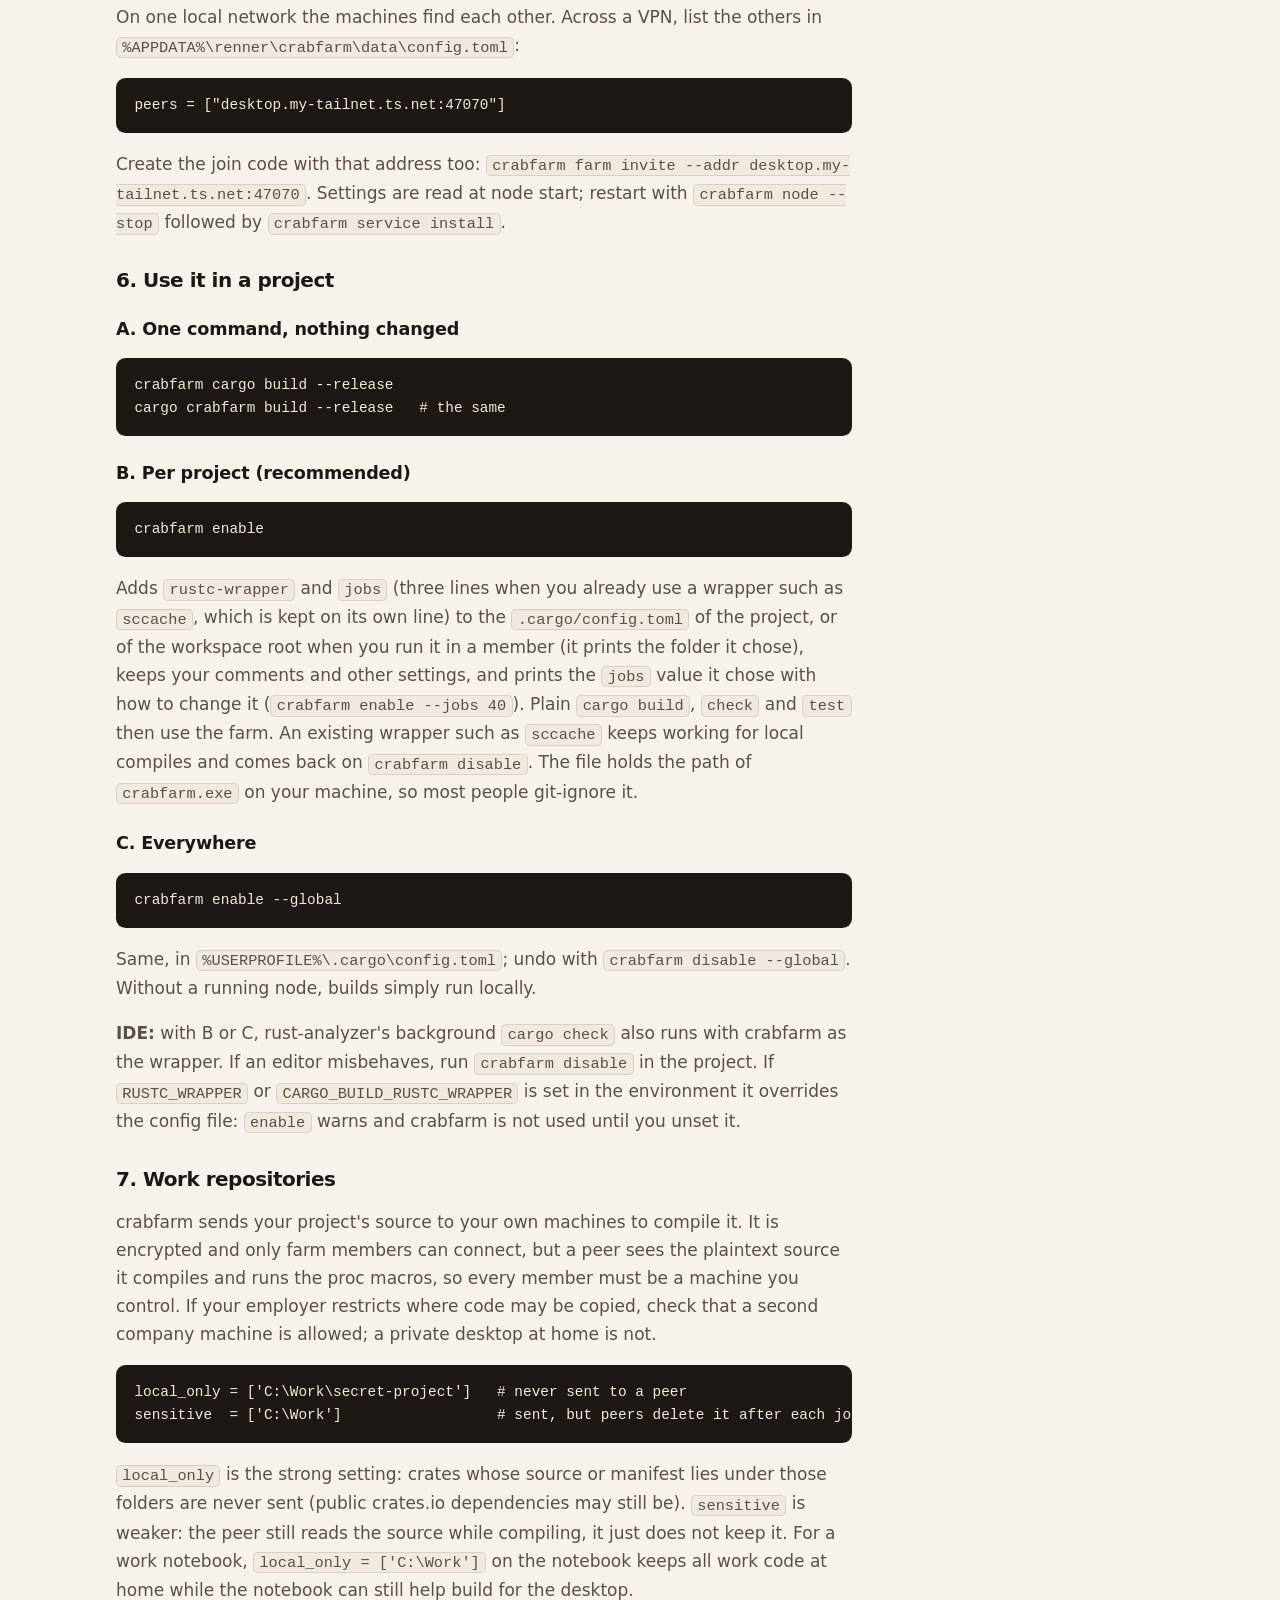
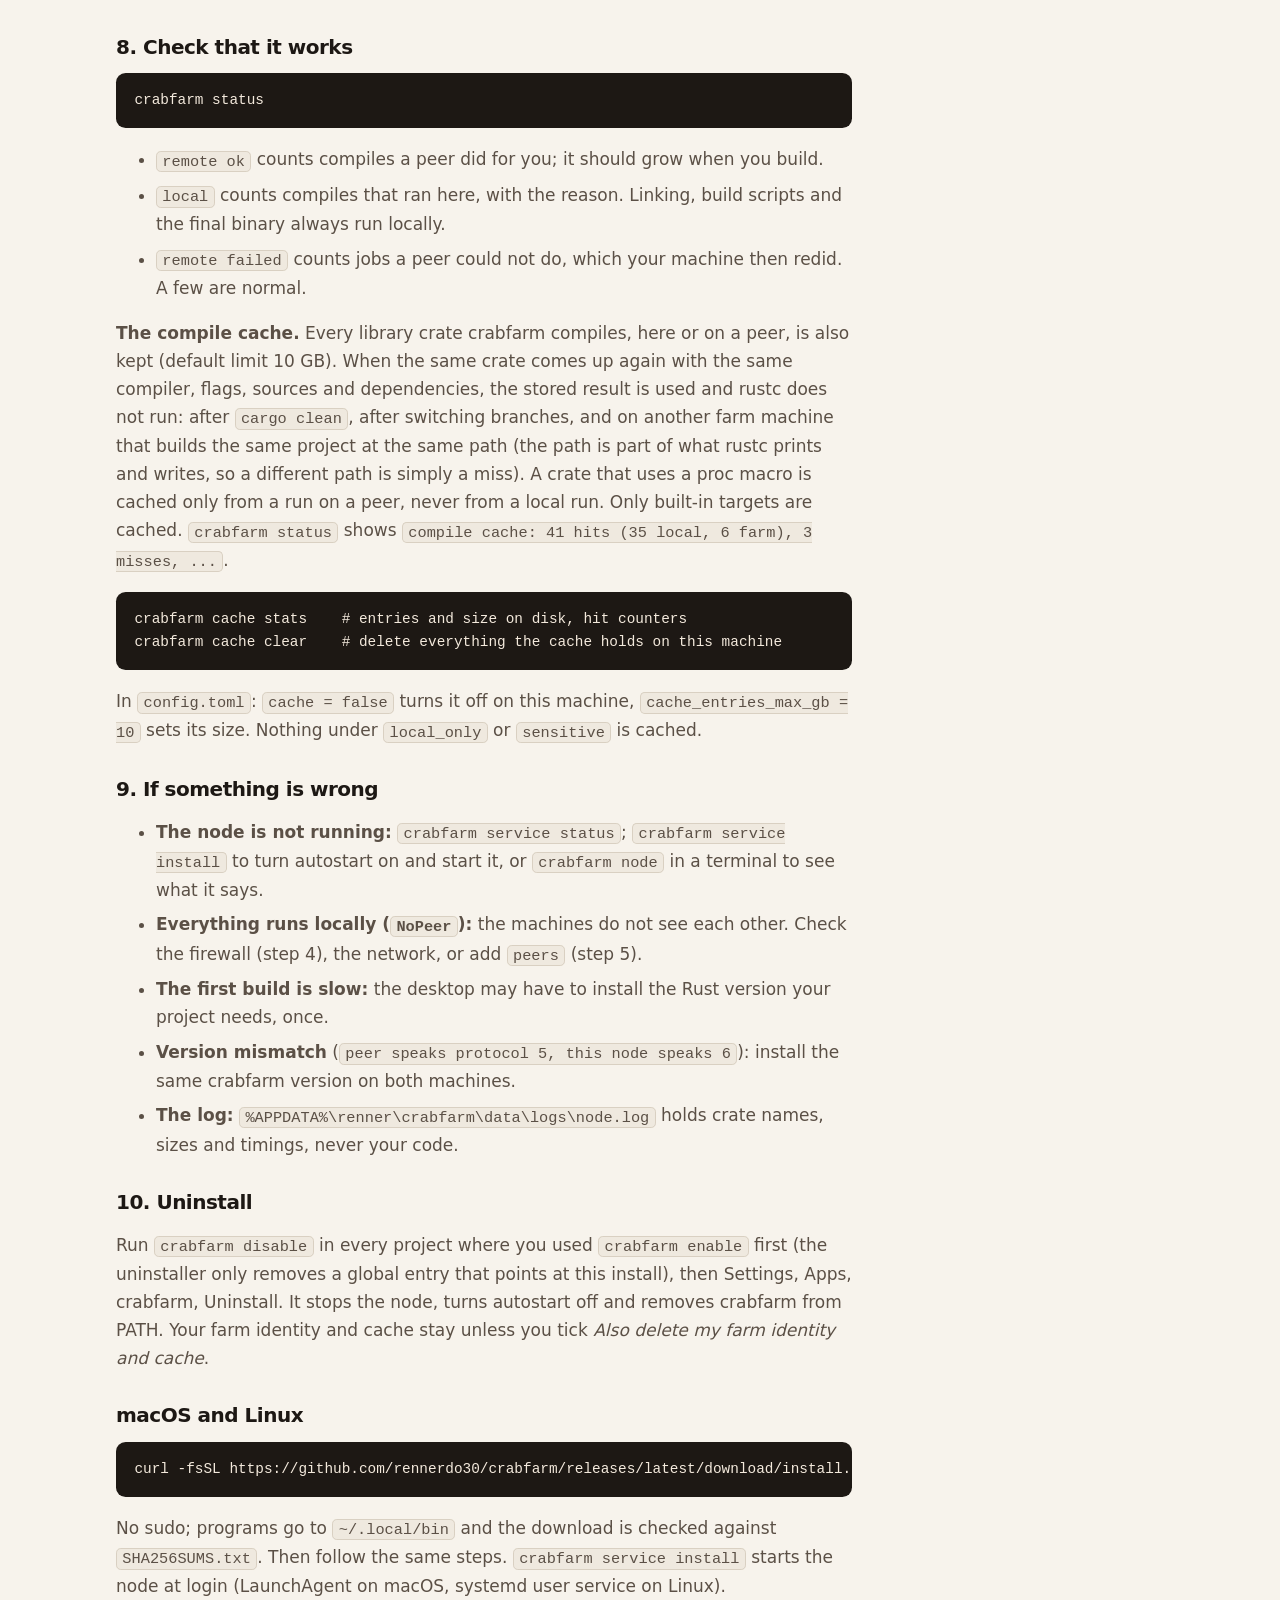
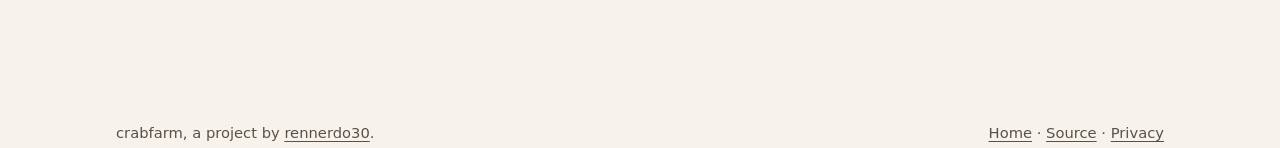
==== commit f5595d32: "CF-28: cache proc-macro crates from remote runs only; review fixes R1-R6 R1: drop the hermetic-proof" ====
--- a/website/guide.html
+++ b/website/guide.html
@@ -80,7 +80,7 @@
     <li><code>local</code> counts compiles that ran here, with the reason. Linking, build scripts and the final binary always run locally.</li>
     <li><code>remote failed</code> counts jobs a peer could not do, which your machine then redid. A few are normal.</li>
   </ul>
-  <p><strong>The compile cache.</strong> Every library crate crabfarm compiles, here or on a peer, is also kept (default limit 10 GB). When the same crate comes up again with the same compiler, flags, sources and dependencies, the stored result is used and rustc does not run: after <code>cargo clean</code>, after switching branches, and on another farm machine that builds the same project at the same path (the path is part of what rustc prints and writes, so a different path is simply a miss). A crate that uses a proc macro is cached from a local run only after it has built successfully on a peer. <code>crabfarm status</code> shows <code>compile cache: 41 hits (35 local, 6 farm), 3 misses, ...</code>.</p>
+  <p><strong>The compile cache.</strong> Every library crate crabfarm compiles, here or on a peer, is also kept (default limit 10 GB). When the same crate comes up again with the same compiler, flags, sources and dependencies, the stored result is used and rustc does not run: after <code>cargo clean</code>, after switching branches, and on another farm machine that builds the same project at the same path (the path is part of what rustc prints and writes, so a different path is simply a miss). A crate that uses a proc macro is cached only from a run on a peer, never from a local run. Only built-in targets are cached. <code>crabfarm status</code> shows <code>compile cache: 41 hits (35 local, 6 farm), 3 misses, ...</code>.</p>
 <pre>crabfarm cache stats    # entries and size on disk, hit counters
 crabfarm cache clear    # delete everything the cache holds on this machine</pre>
   <p>In <code>config.toml</code>: <code>cache = false</code> turns it off on this machine, <code>cache_entries_max_gb = 10</code> sets its size. Nothing under <code>local_only</code> or <code>sensitive</code> is cached.</p>
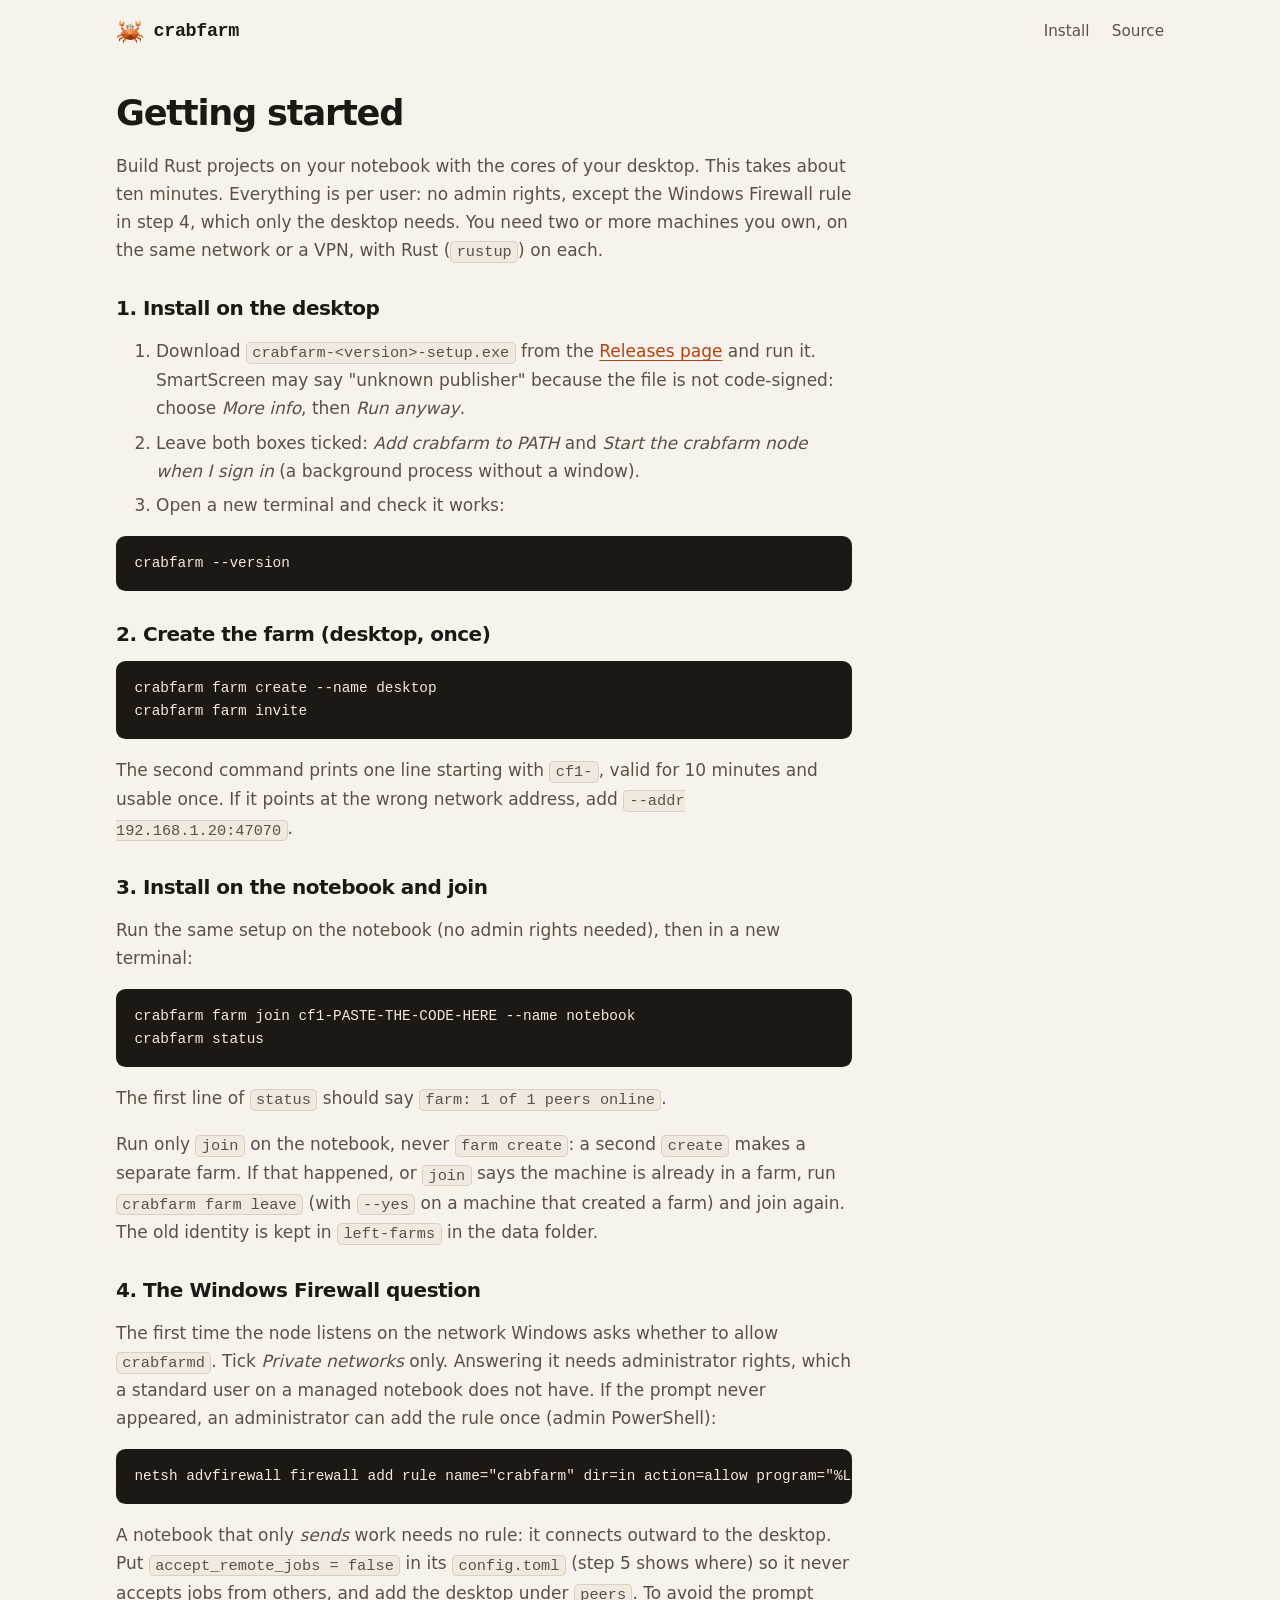
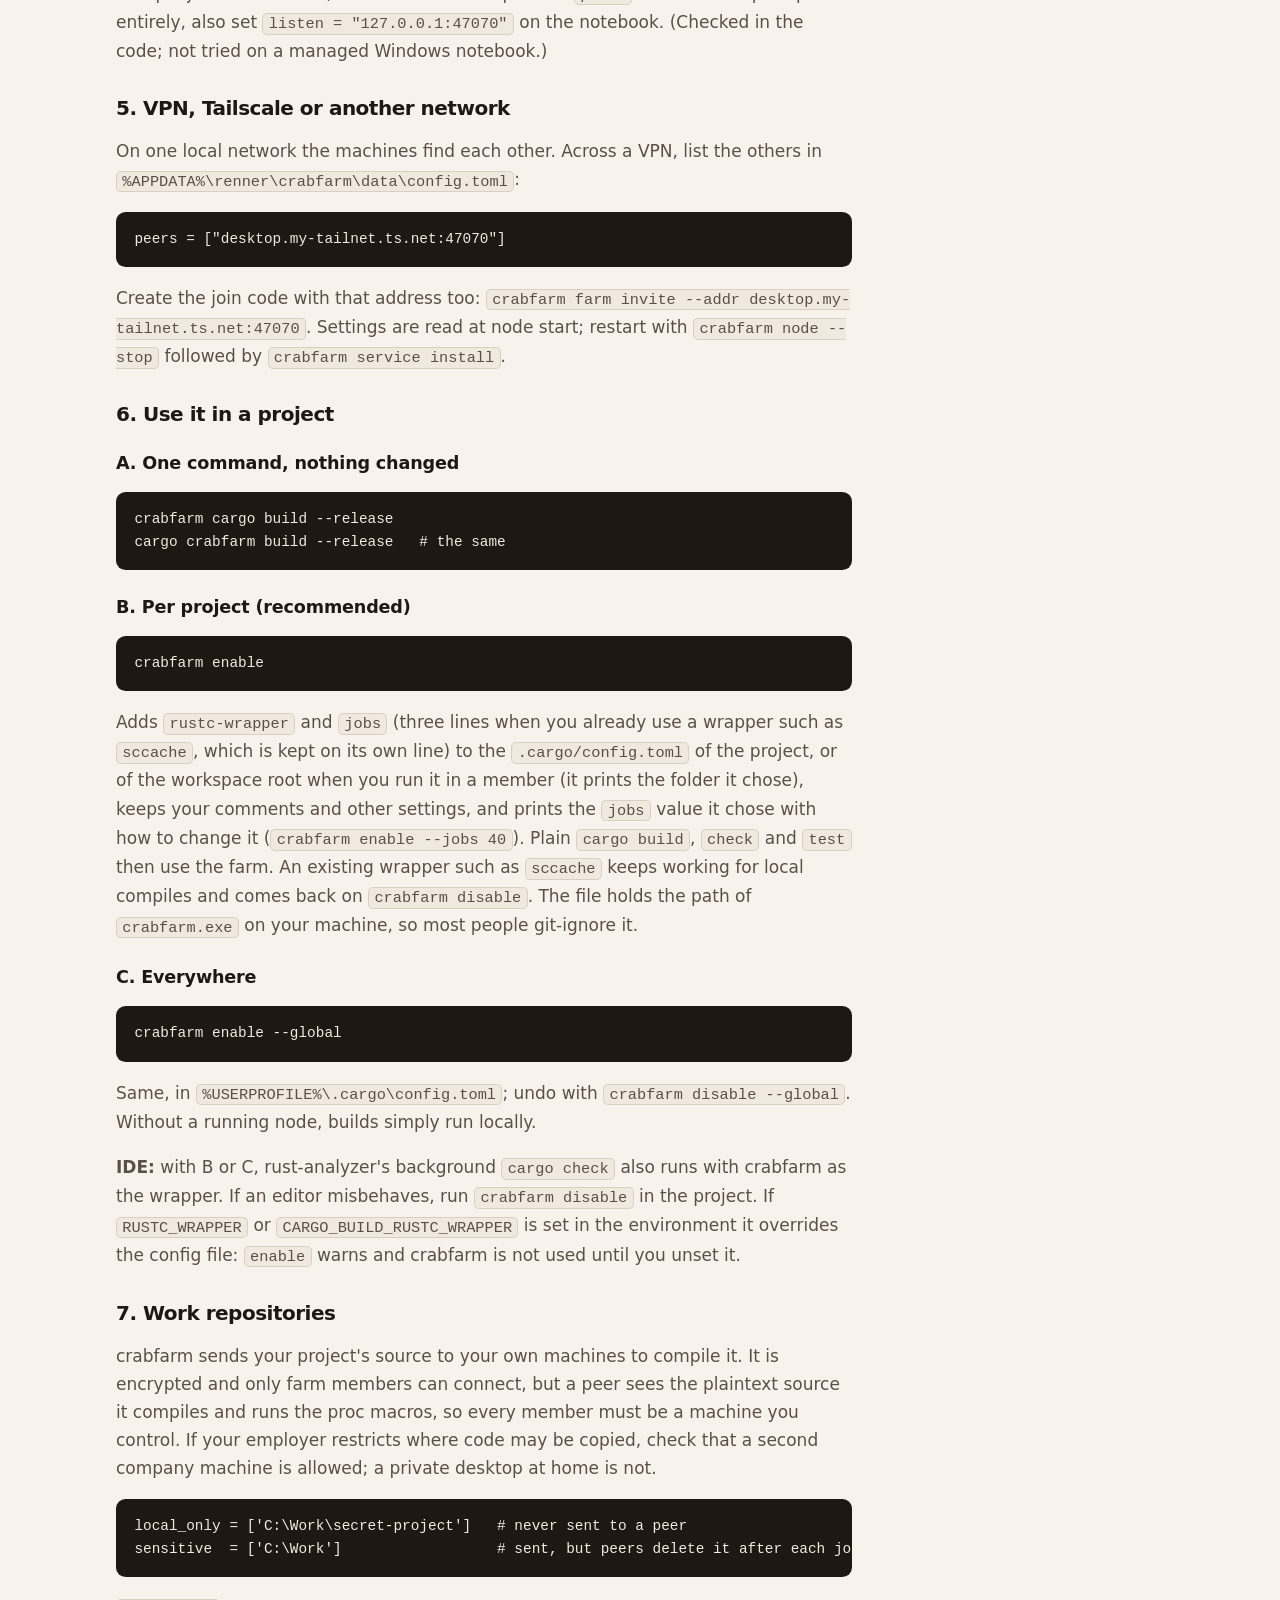
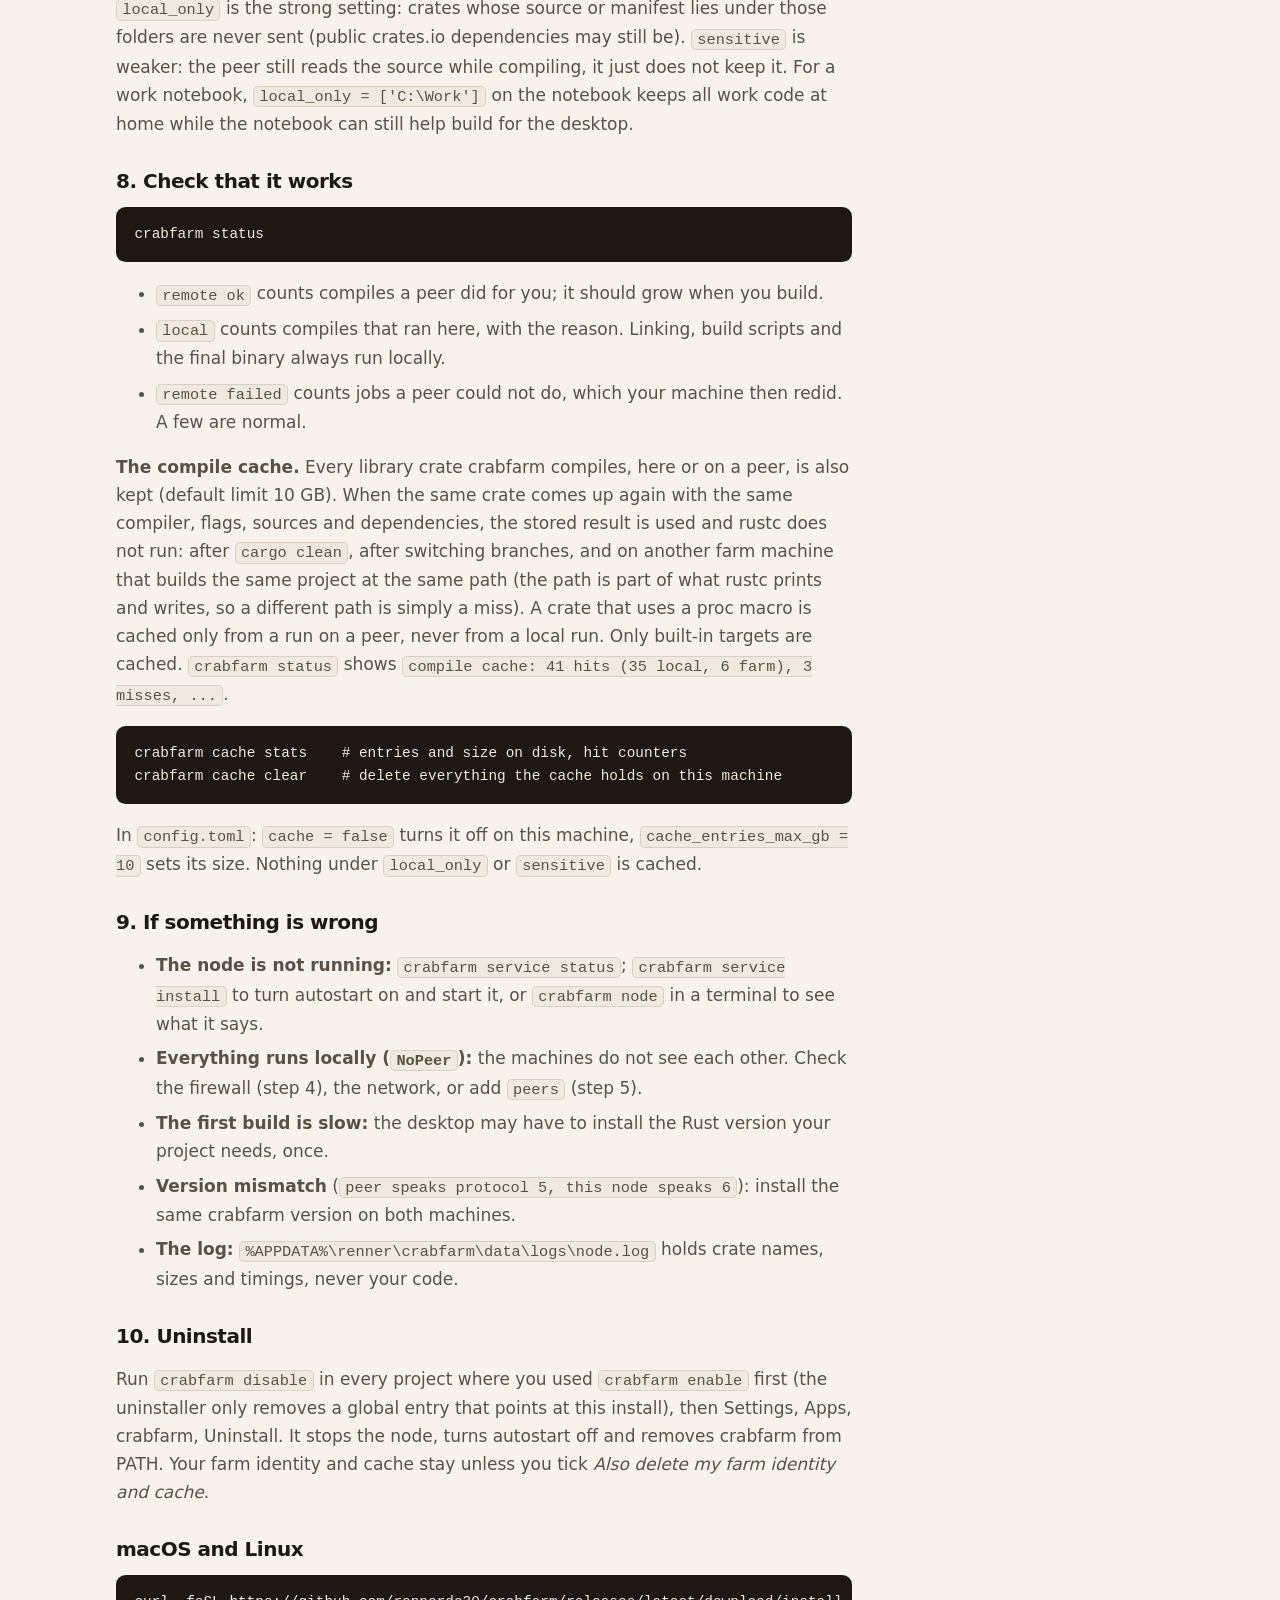
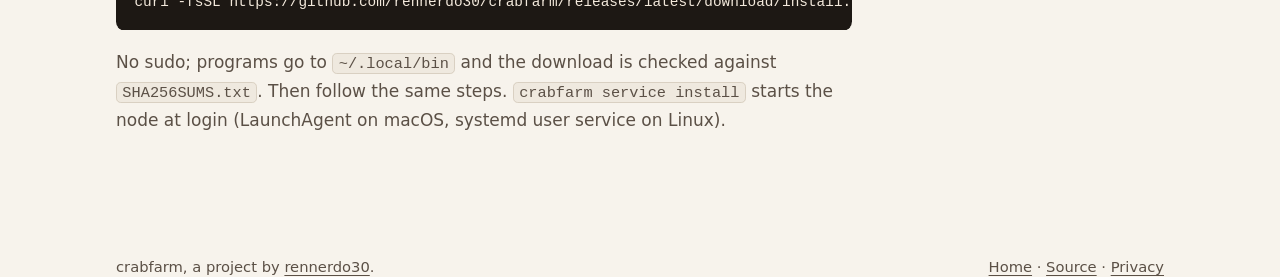
==== commit 7db13307: "CF-31: crabfarm farm leave Two machines that both ran farm create could not be joined: join refuses " ====
--- a/website/guide.html
+++ b/website/guide.html
@@ -44,6 +44,7 @@
 <pre>crabfarm farm join cf1-PASTE-THE-CODE-HERE --name notebook
 crabfarm status</pre>
   <p>The first line of <code>status</code> should say <code>farm: 1 of 1 peers online</code>.</p>
+  <p>Run only <code>join</code> on the notebook, never <code>farm create</code>: a second <code>create</code> makes a separate farm. If that happened, or <code>join</code> says the machine is already in a farm, run <code>crabfarm farm leave</code> (with <code>--yes</code> on a machine that created a farm) and join again. The old identity is kept in <code>left-farms</code> in the data folder.</p>
 
   <h2>4. The Windows Firewall question</h2>
   <p>The first time the node listens on the network Windows asks whether to allow <code>crabfarmd</code>. Tick <em>Private networks</em> only. Answering it needs administrator rights, which a standard user on a managed notebook does not have. If the prompt never appeared, an administrator can add the rule once (admin PowerShell):</p>
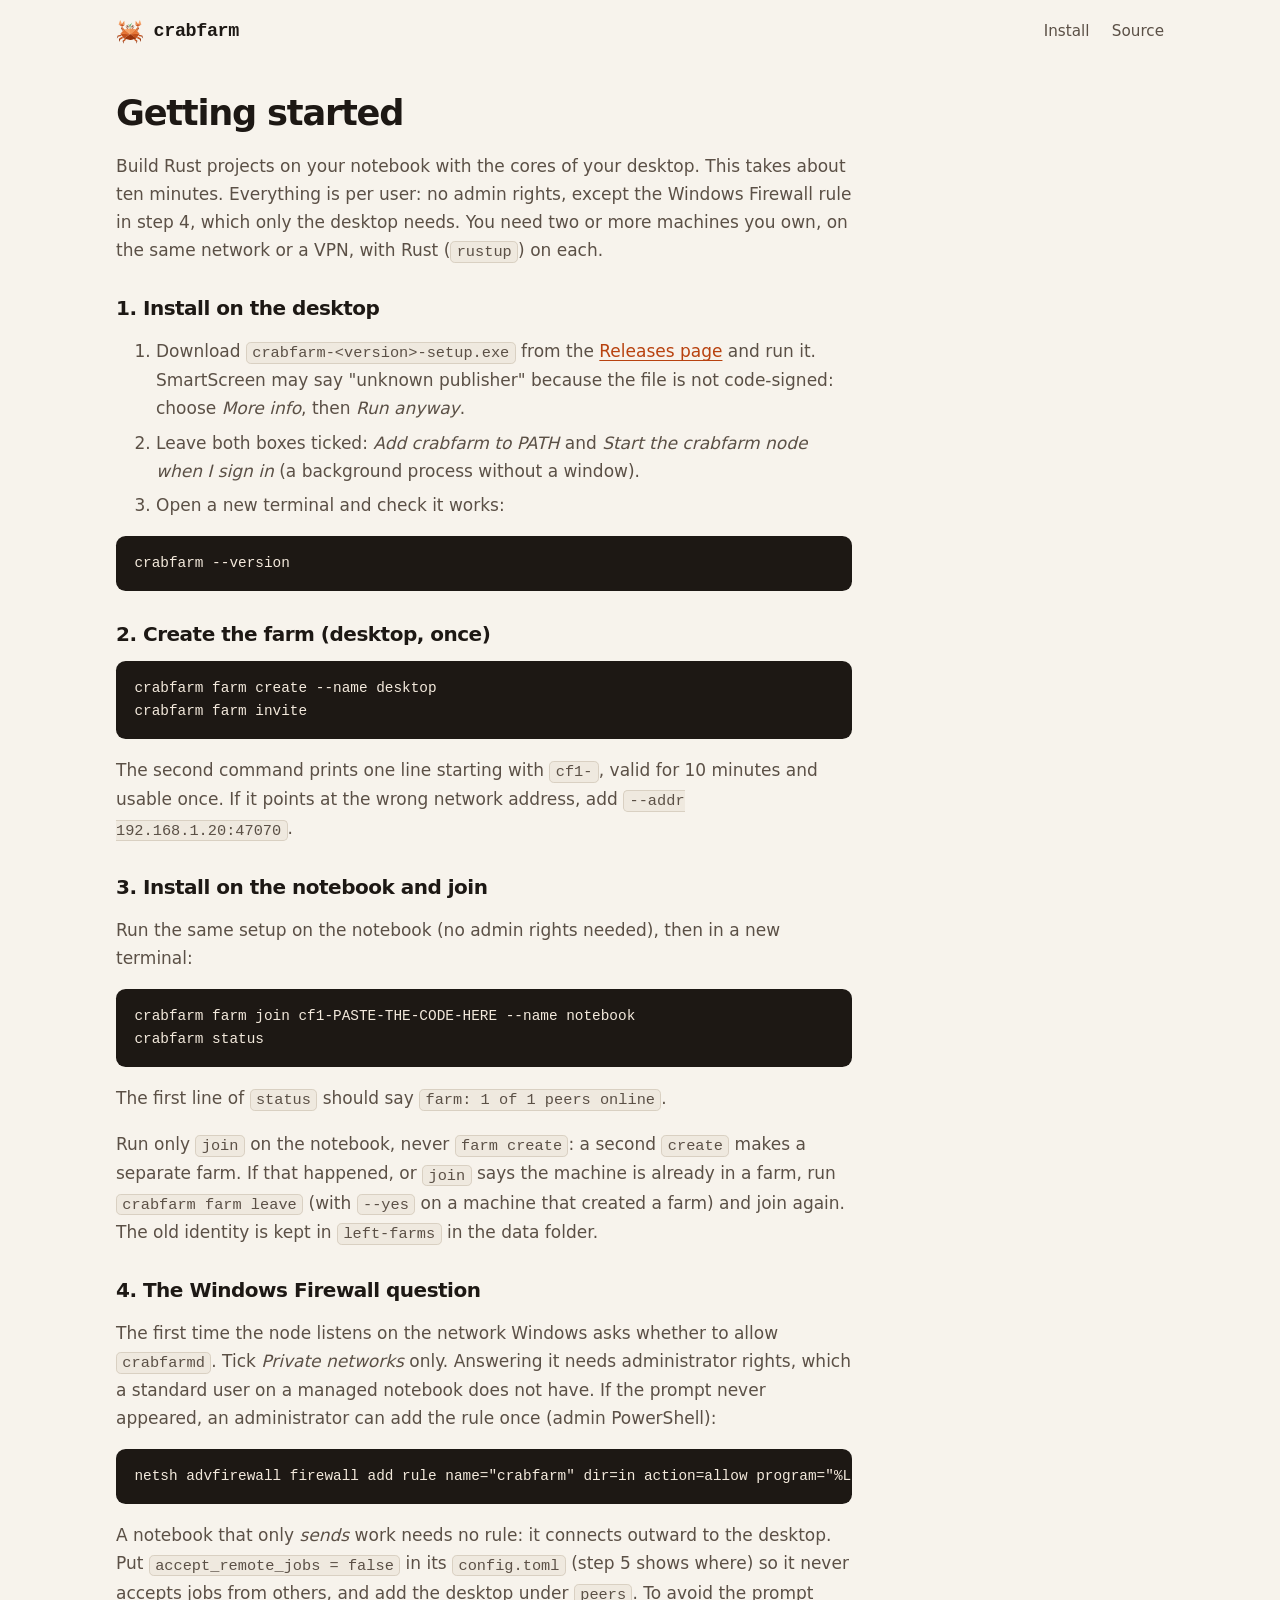
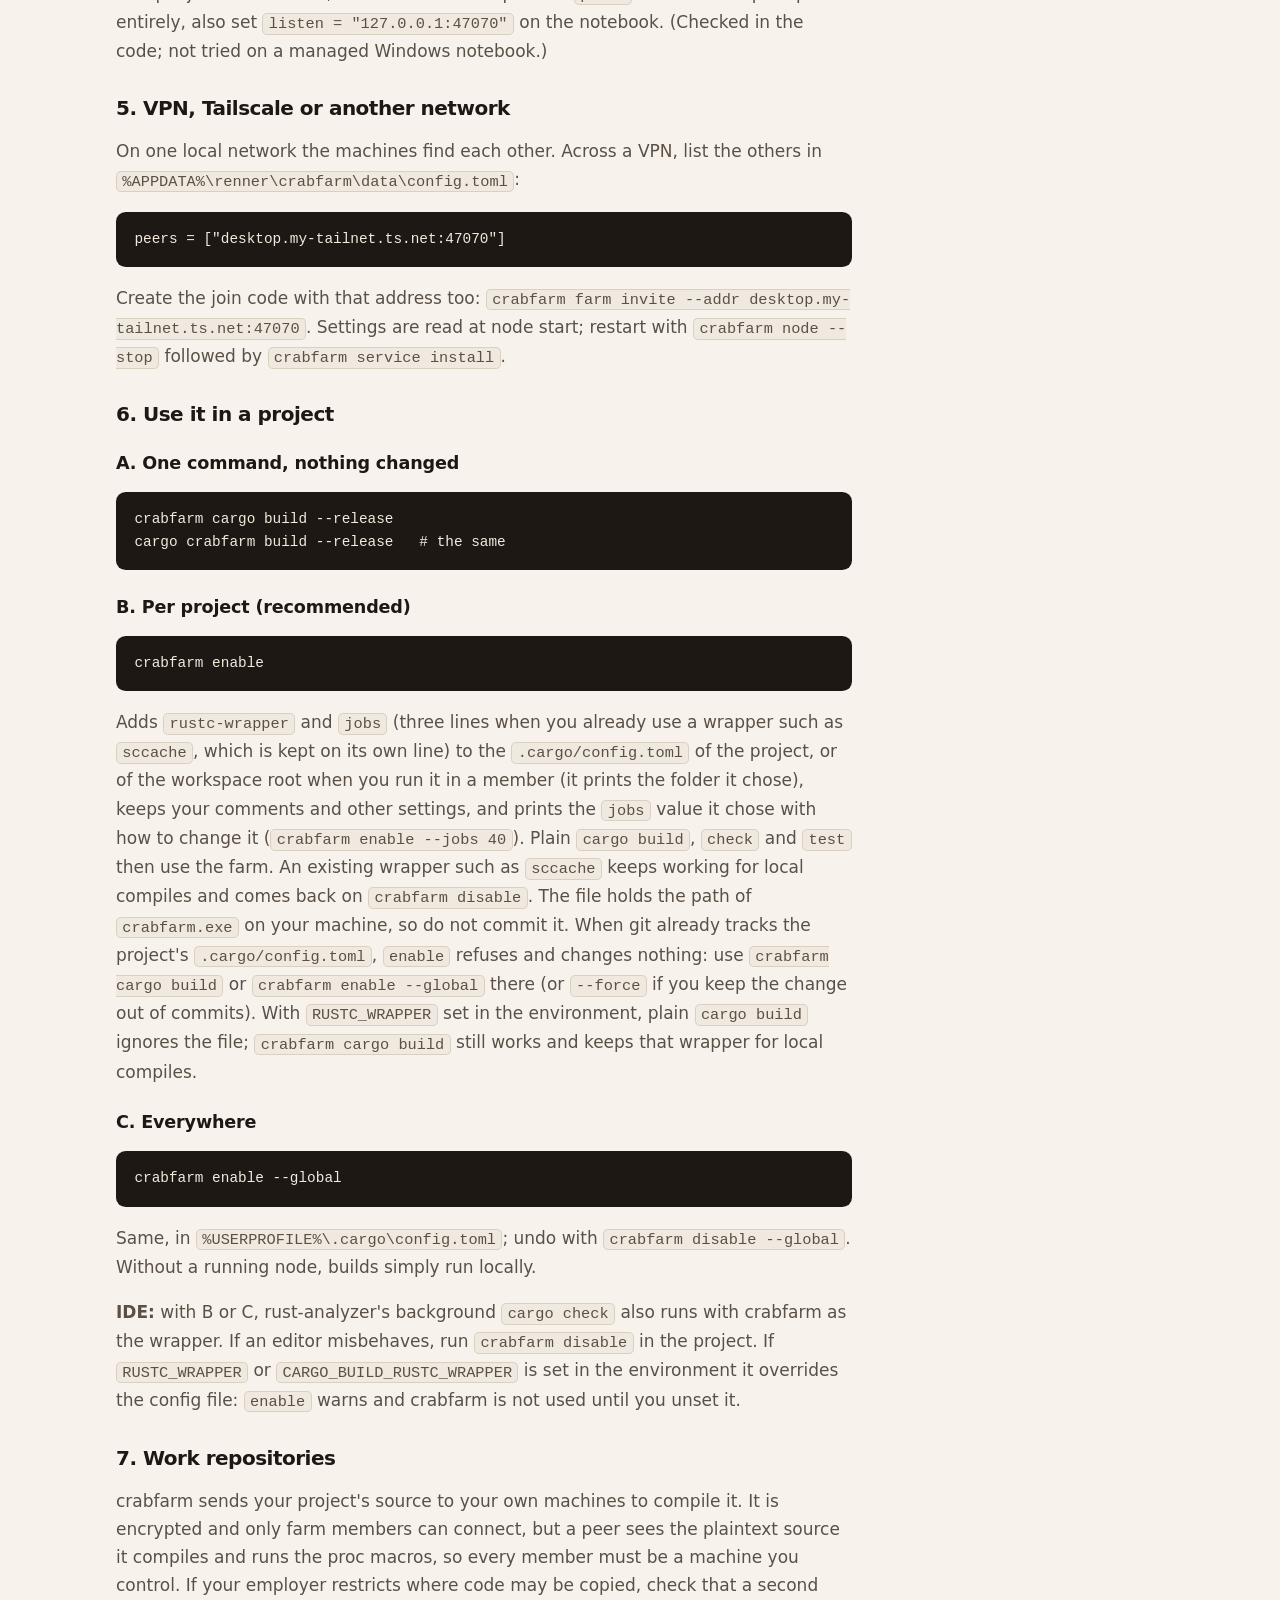
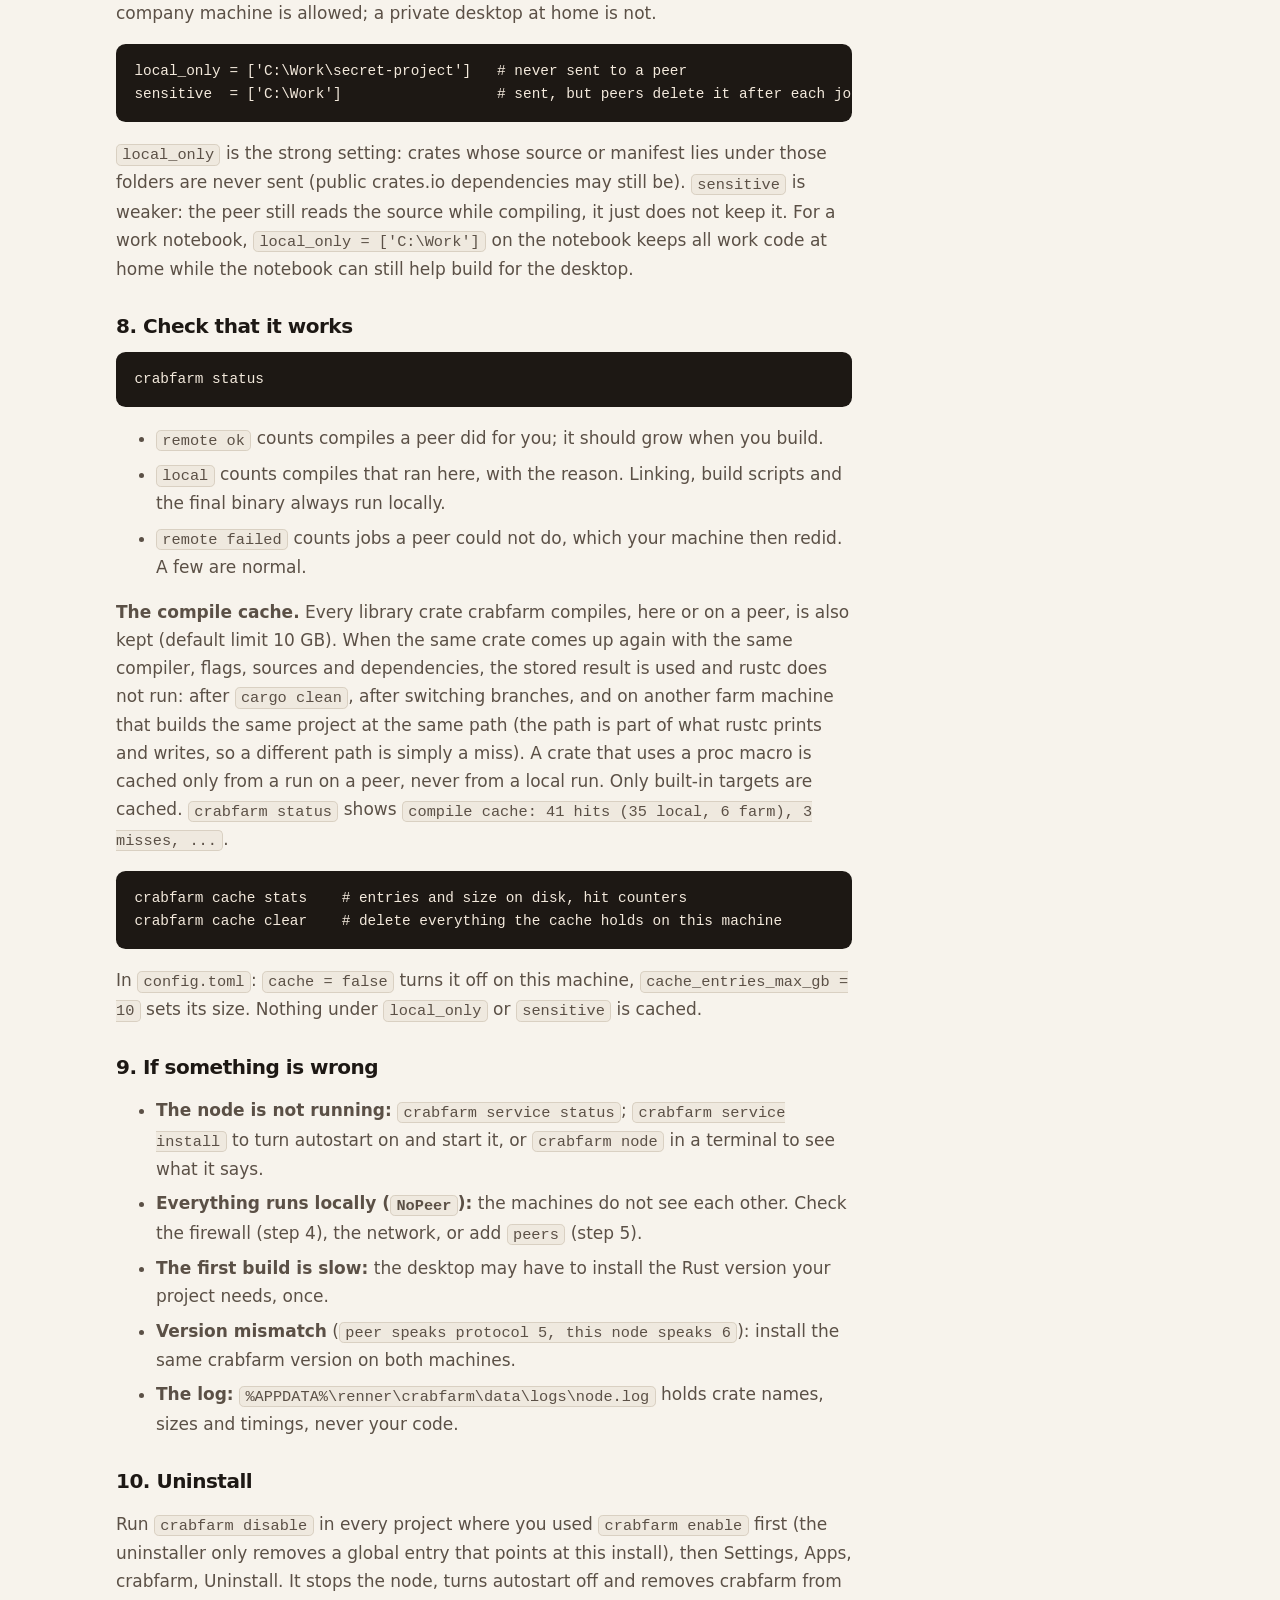
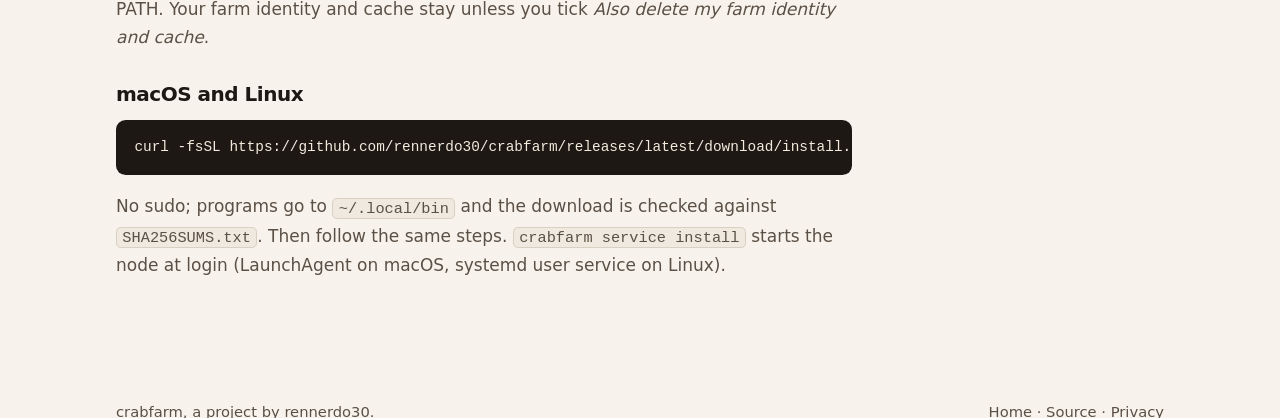
==== commit 91d65380: "CF-32, CF-33: enable refuses a git-tracked config and keeps closing comments in place CF-32: enable " ====
--- a/website/guide.html
+++ b/website/guide.html
@@ -62,7 +62,7 @@
 cargo crabfarm build --release   # the same</pre>
   <h3>B. Per project (recommended)</h3>
 <pre>crabfarm enable</pre>
-  <p>Adds <code>rustc-wrapper</code> and <code>jobs</code> (three lines when you already use a wrapper such as <code>sccache</code>, which is kept on its own line) to the <code>.cargo/config.toml</code> of the project, or of the workspace root when you run it in a member (it prints the folder it chose), keeps your comments and other settings, and prints the <code>jobs</code> value it chose with how to change it (<code>crabfarm enable --jobs 40</code>). Plain <code>cargo build</code>, <code>check</code> and <code>test</code> then use the farm. An existing wrapper such as <code>sccache</code> keeps working for local compiles and comes back on <code>crabfarm disable</code>. The file holds the path of <code>crabfarm.exe</code> on your machine, so most people git-ignore it.</p>
+  <p>Adds <code>rustc-wrapper</code> and <code>jobs</code> (three lines when you already use a wrapper such as <code>sccache</code>, which is kept on its own line) to the <code>.cargo/config.toml</code> of the project, or of the workspace root when you run it in a member (it prints the folder it chose), keeps your comments and other settings, and prints the <code>jobs</code> value it chose with how to change it (<code>crabfarm enable --jobs 40</code>). Plain <code>cargo build</code>, <code>check</code> and <code>test</code> then use the farm. An existing wrapper such as <code>sccache</code> keeps working for local compiles and comes back on <code>crabfarm disable</code>. The file holds the path of <code>crabfarm.exe</code> on your machine, so do not commit it. When git already tracks the project's <code>.cargo/config.toml</code>, <code>enable</code> refuses and changes nothing: use <code>crabfarm cargo build</code> or <code>crabfarm enable --global</code> there (or <code>--force</code> if you keep the change out of commits). With <code>RUSTC_WRAPPER</code> set in the environment, plain <code>cargo build</code> ignores the file; <code>crabfarm cargo build</code> still works and keeps that wrapper for local compiles.</p>
   <h3>C. Everywhere</h3>
 <pre>crabfarm enable --global</pre>
   <p>Same, in <code>%USERPROFILE%\.cargo\config.toml</code>; undo with <code>crabfarm disable --global</code>. Without a running node, builds simply run locally.</p>
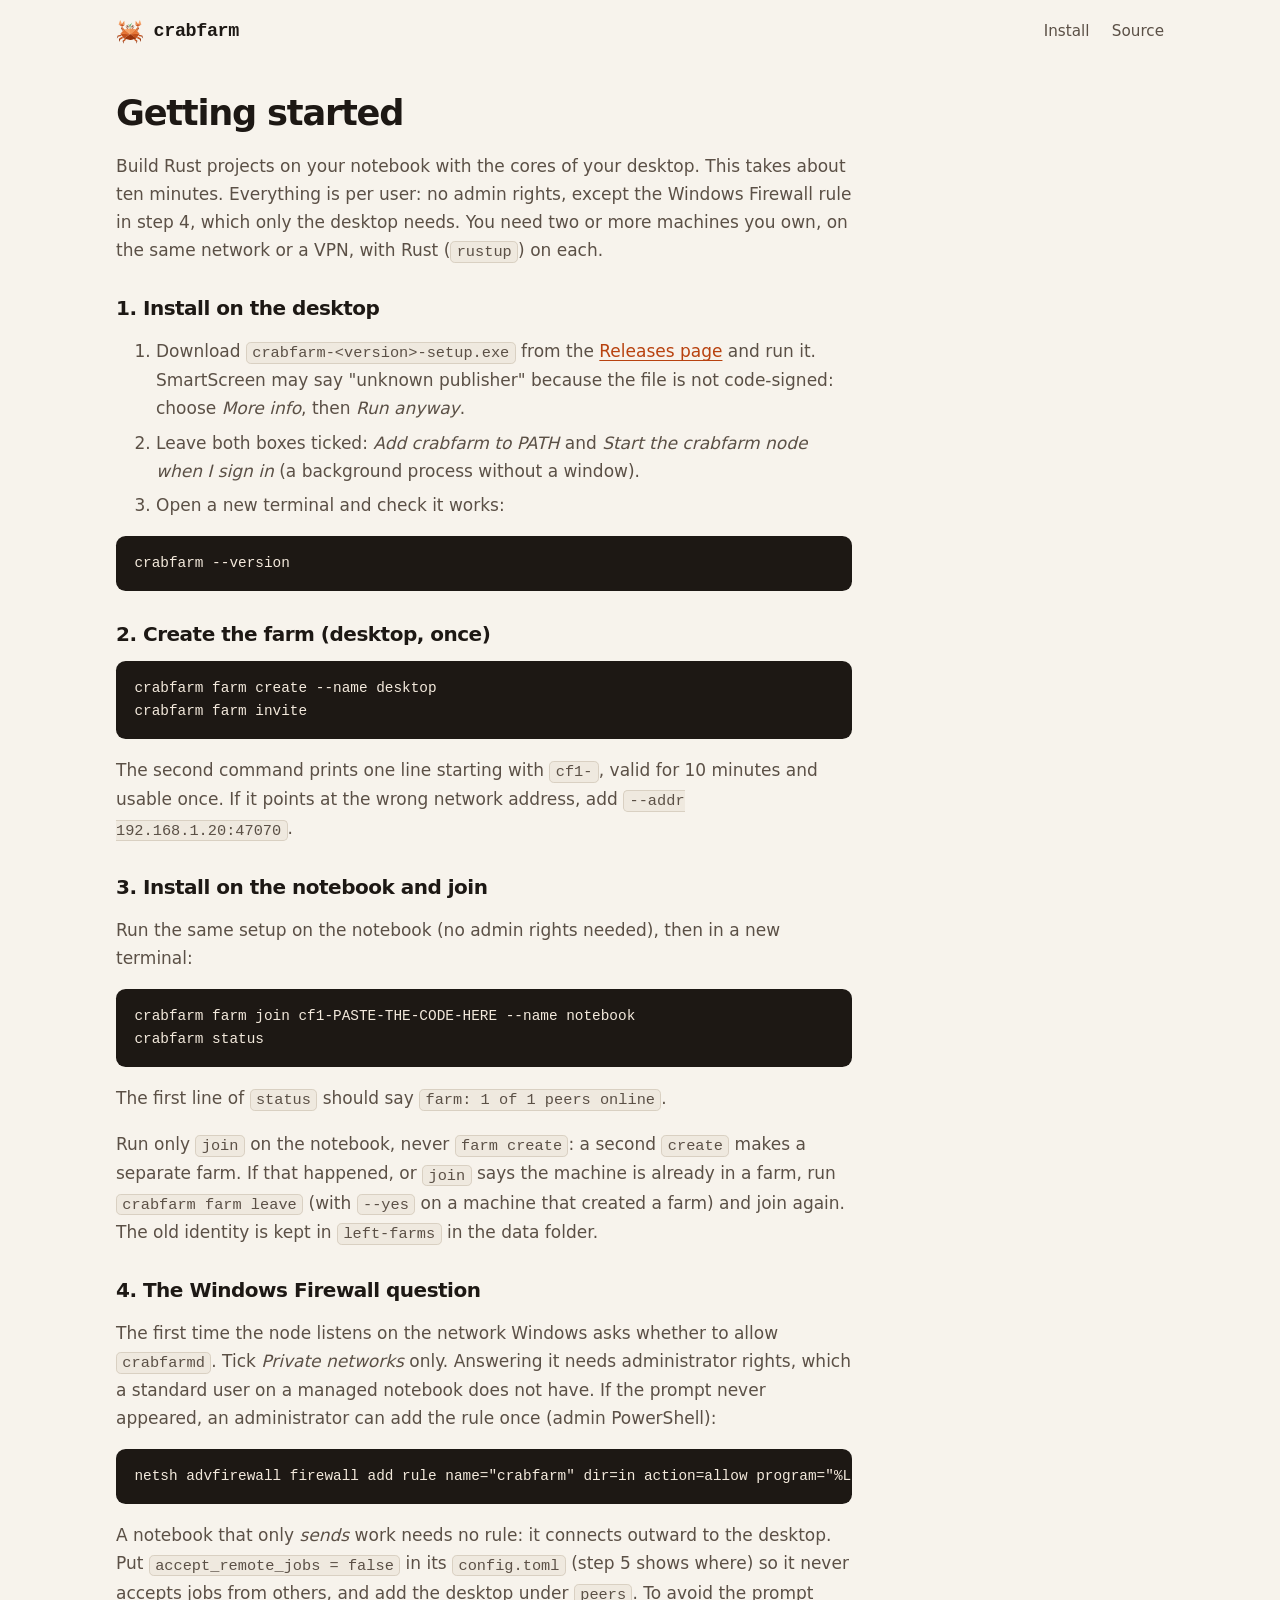
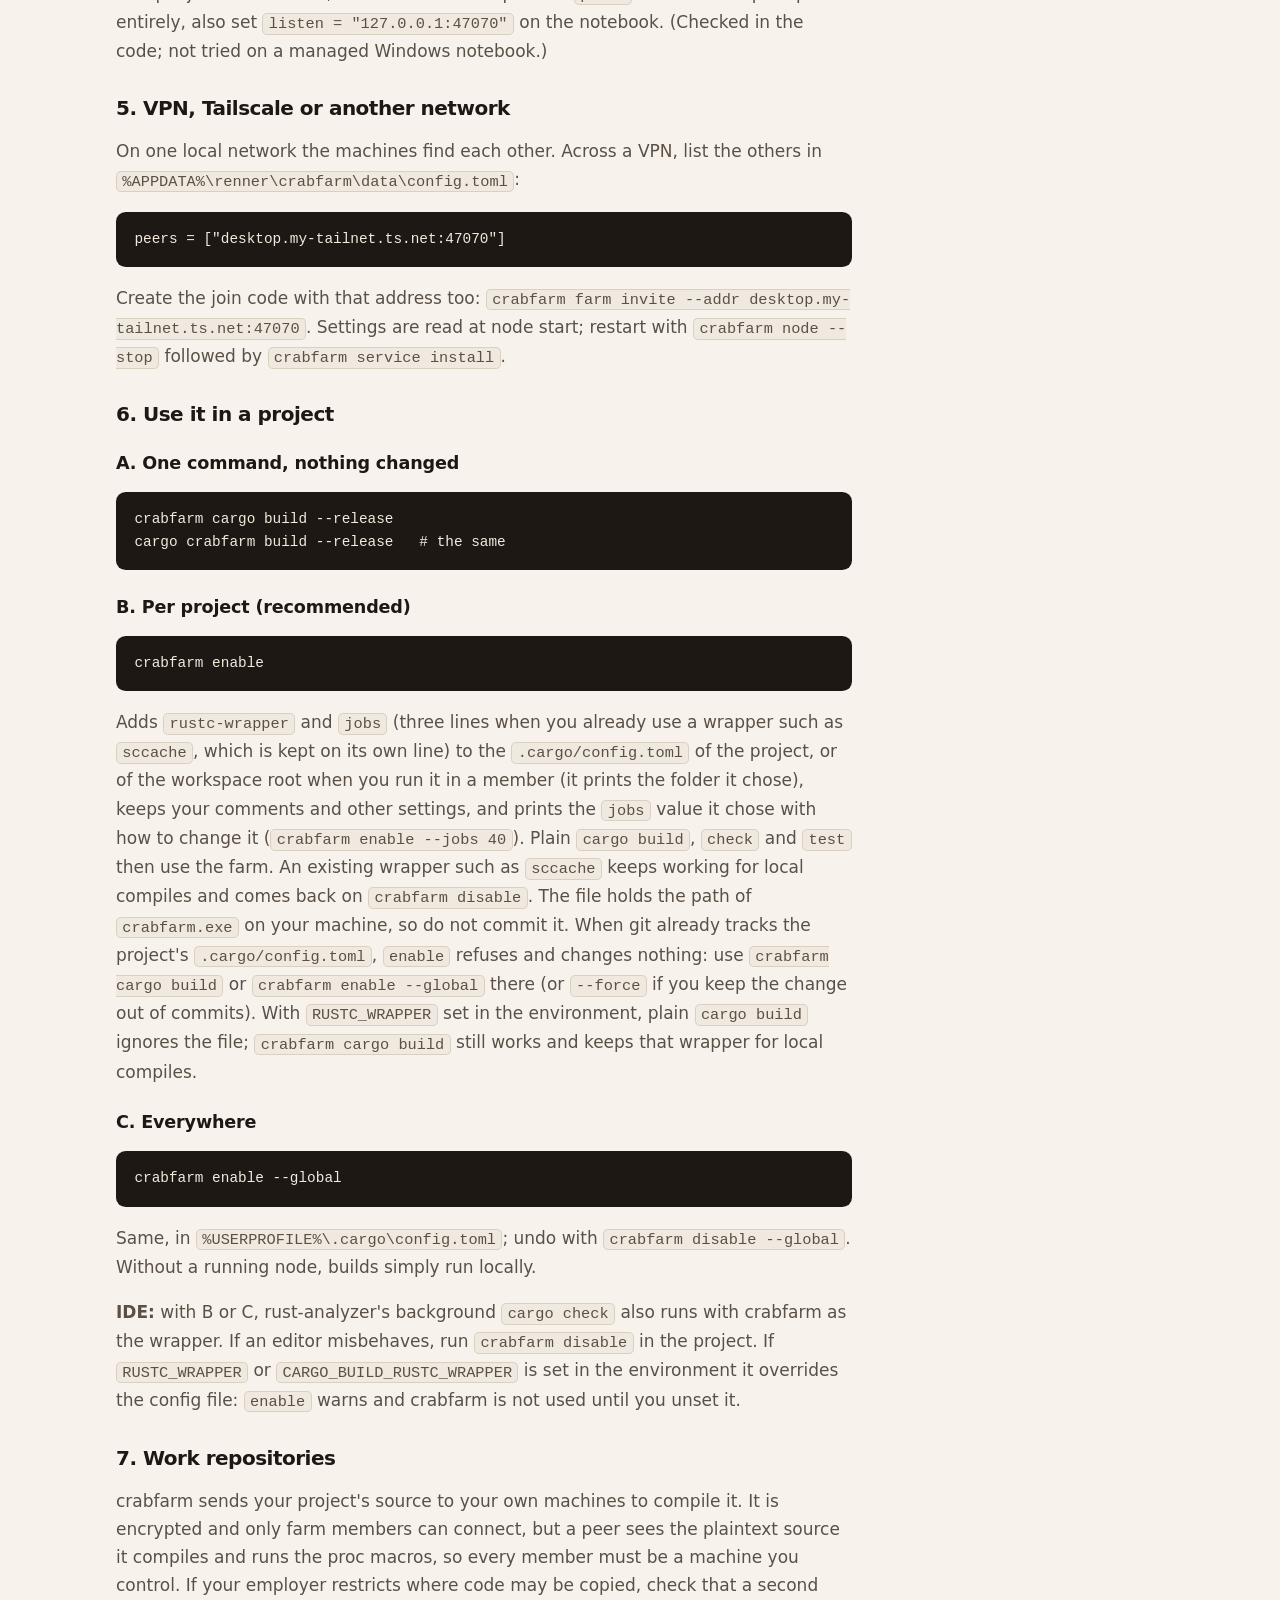
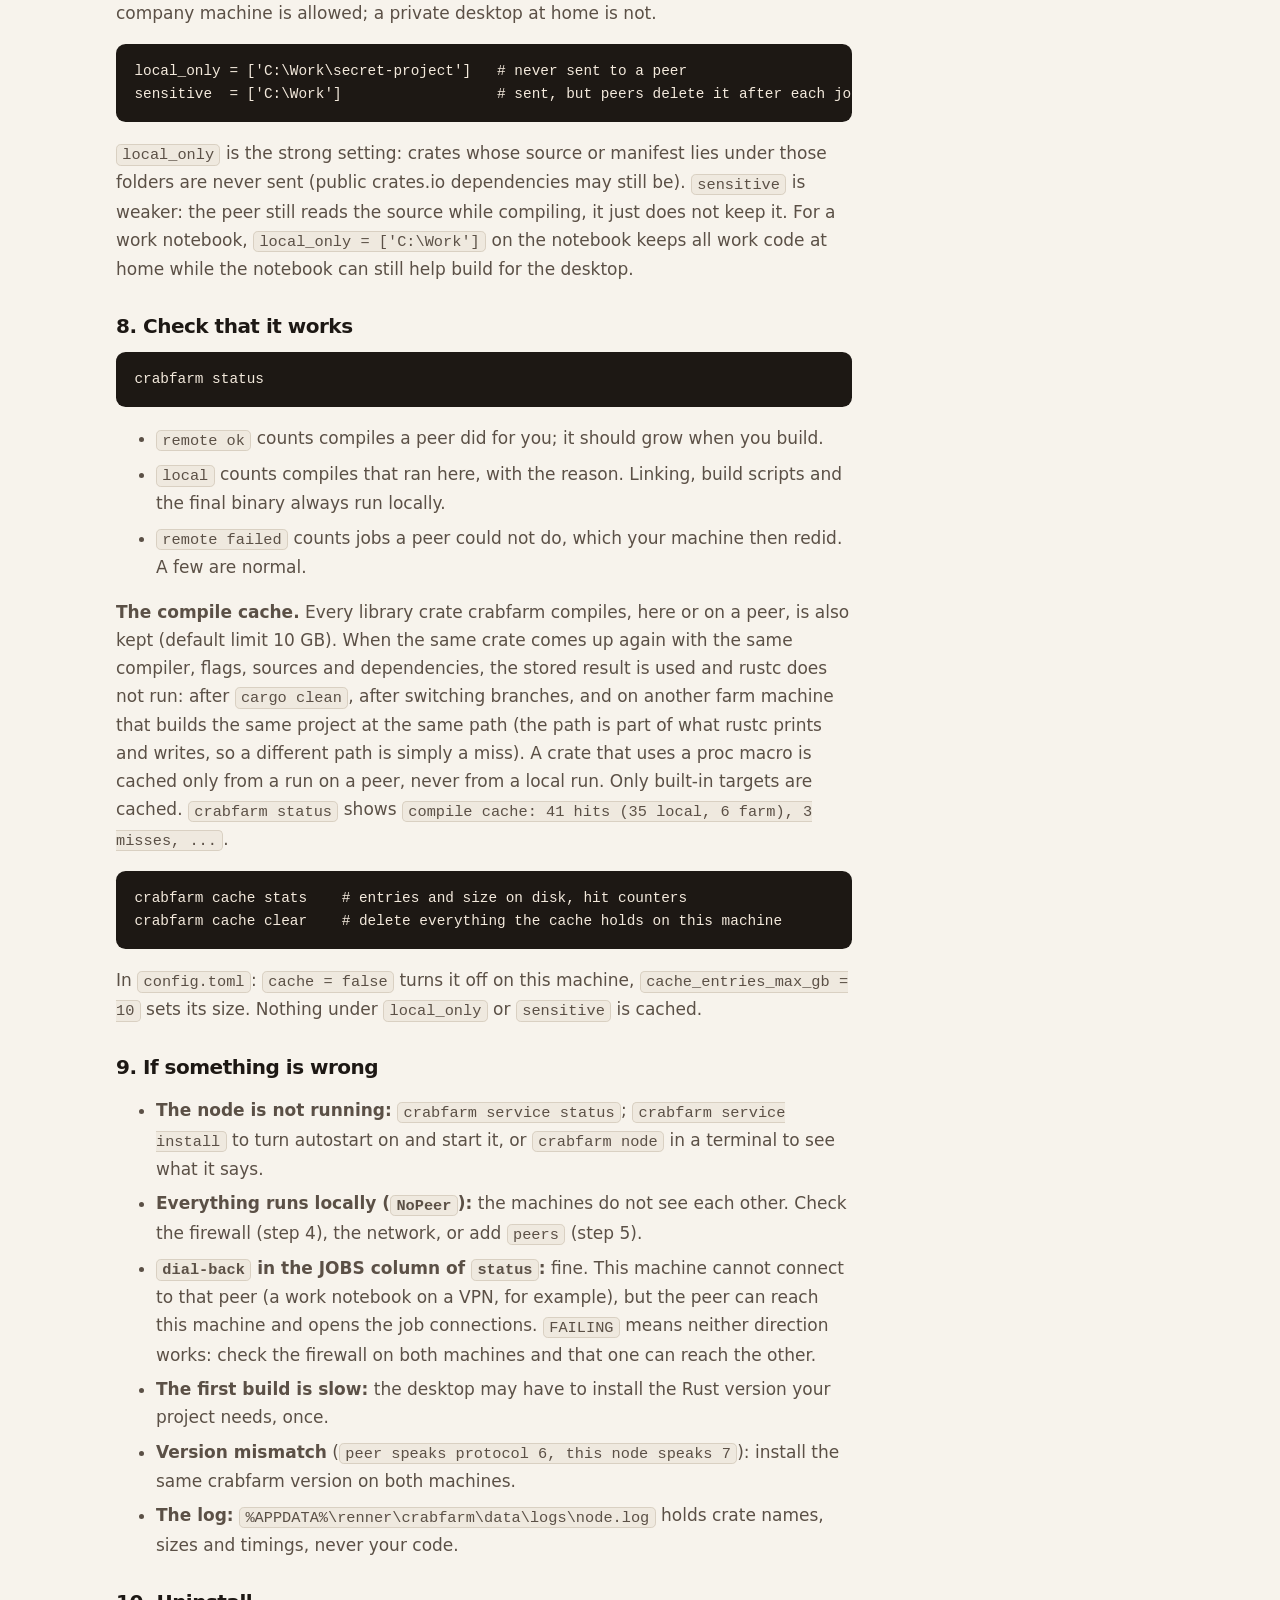
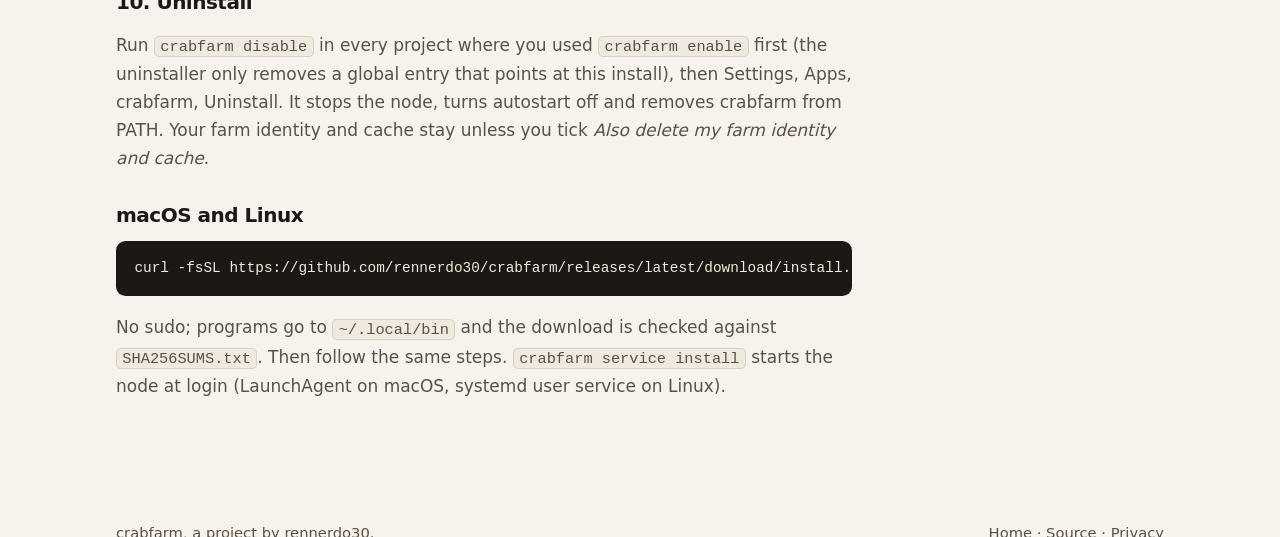
==== commit c3d4fb79: "CF-34: dial-back for peers that are reachable one way only (protocol 7) A notebook on a work VPN cou" ====
--- a/website/guide.html
+++ b/website/guide.html
@@ -90,8 +90,9 @@
   <ul>
     <li><strong>The node is not running:</strong> <code>crabfarm service status</code>; <code>crabfarm service install</code> to turn autostart on and start it, or <code>crabfarm node</code> in a terminal to see what it says.</li>
     <li><strong>Everything runs locally (<code>NoPeer</code>):</strong> the machines do not see each other. Check the firewall (step 4), the network, or add <code>peers</code> (step 5).</li>
+    <li><strong><code>dial-back</code> in the JOBS column of <code>status</code>:</strong> fine. This machine cannot connect to that peer (a work notebook on a VPN, for example), but the peer can reach this machine and opens the job connections. <code>FAILING</code> means neither direction works: check the firewall on both machines and that one can reach the other.</li>
     <li><strong>The first build is slow:</strong> the desktop may have to install the Rust version your project needs, once.</li>
-    <li><strong>Version mismatch</strong> (<code>peer speaks protocol 5, this node speaks 6</code>): install the same crabfarm version on both machines.</li>
+    <li><strong>Version mismatch</strong> (<code>peer speaks protocol 6, this node speaks 7</code>): install the same crabfarm version on both machines.</li>
     <li><strong>The log:</strong> <code>%APPDATA%\renner\crabfarm\data\logs\node.log</code> holds crate names, sizes and timings, never your code.</li>
   </ul>
 
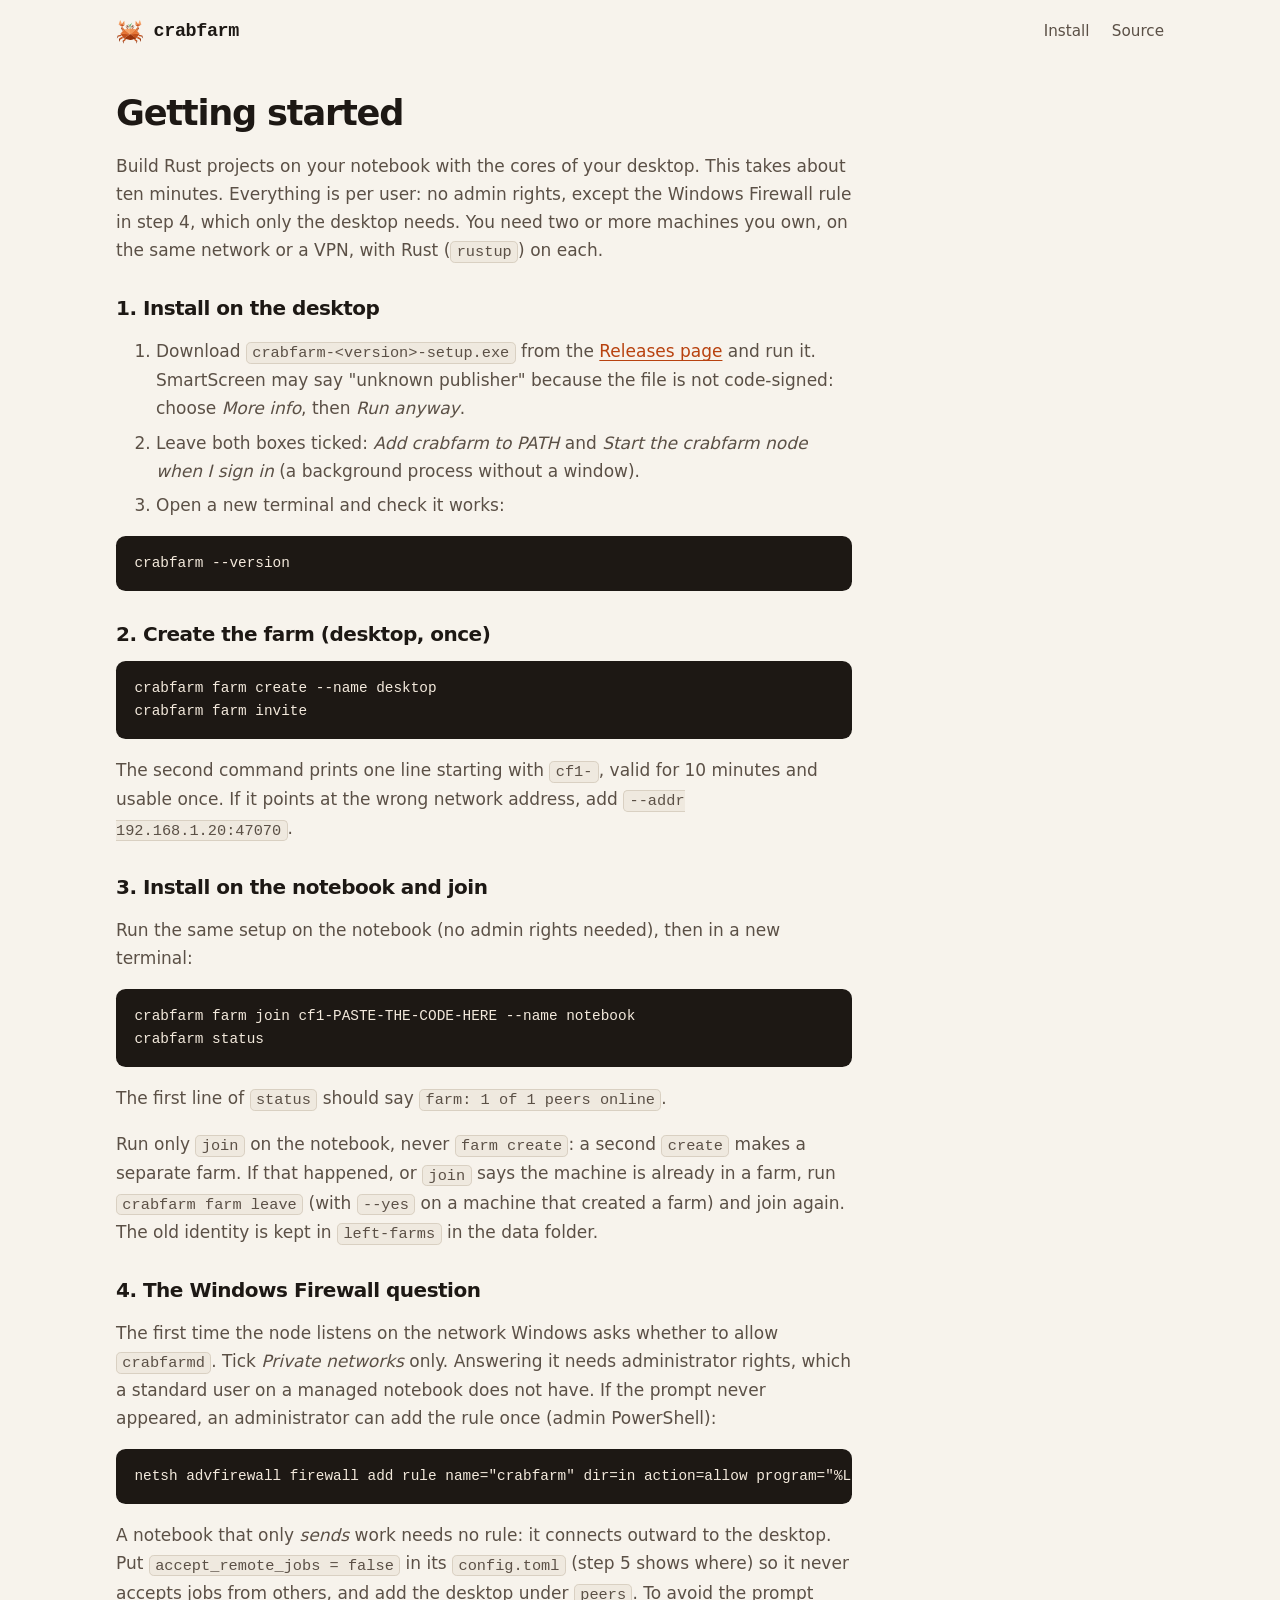
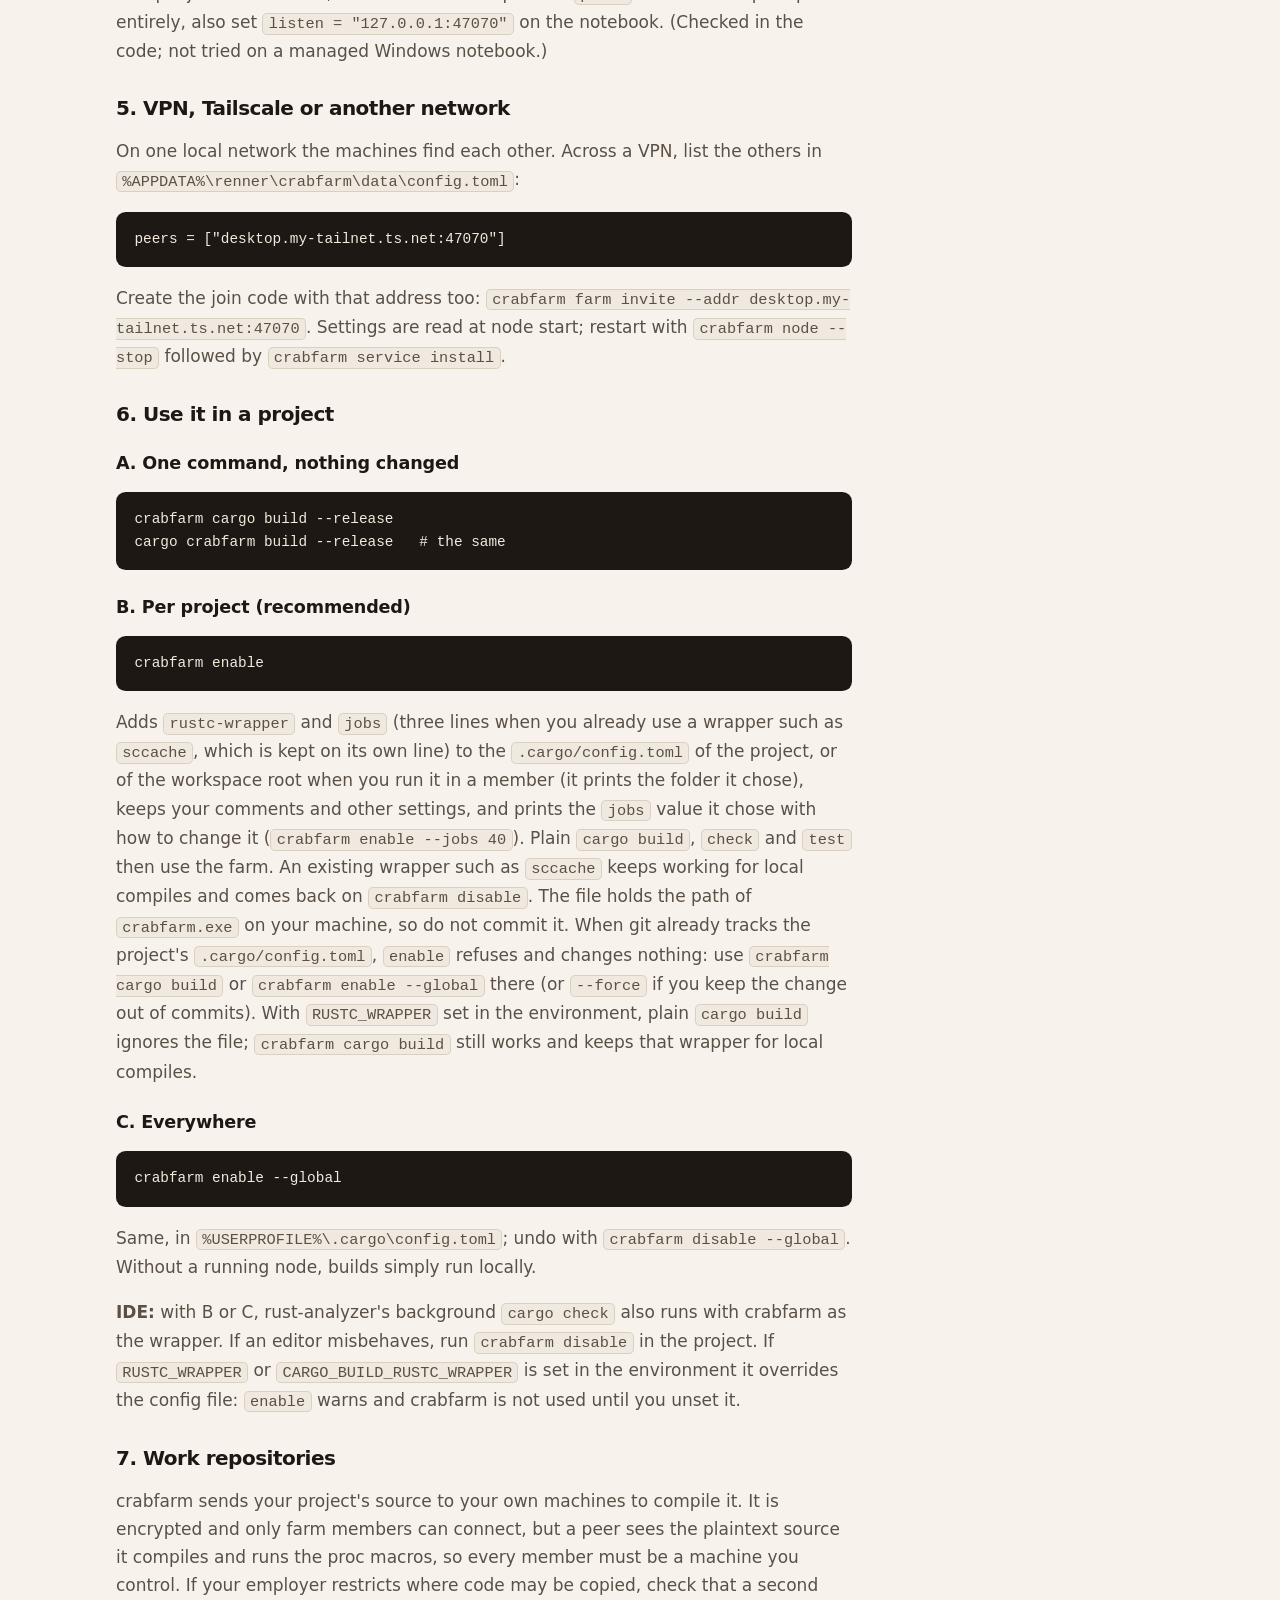
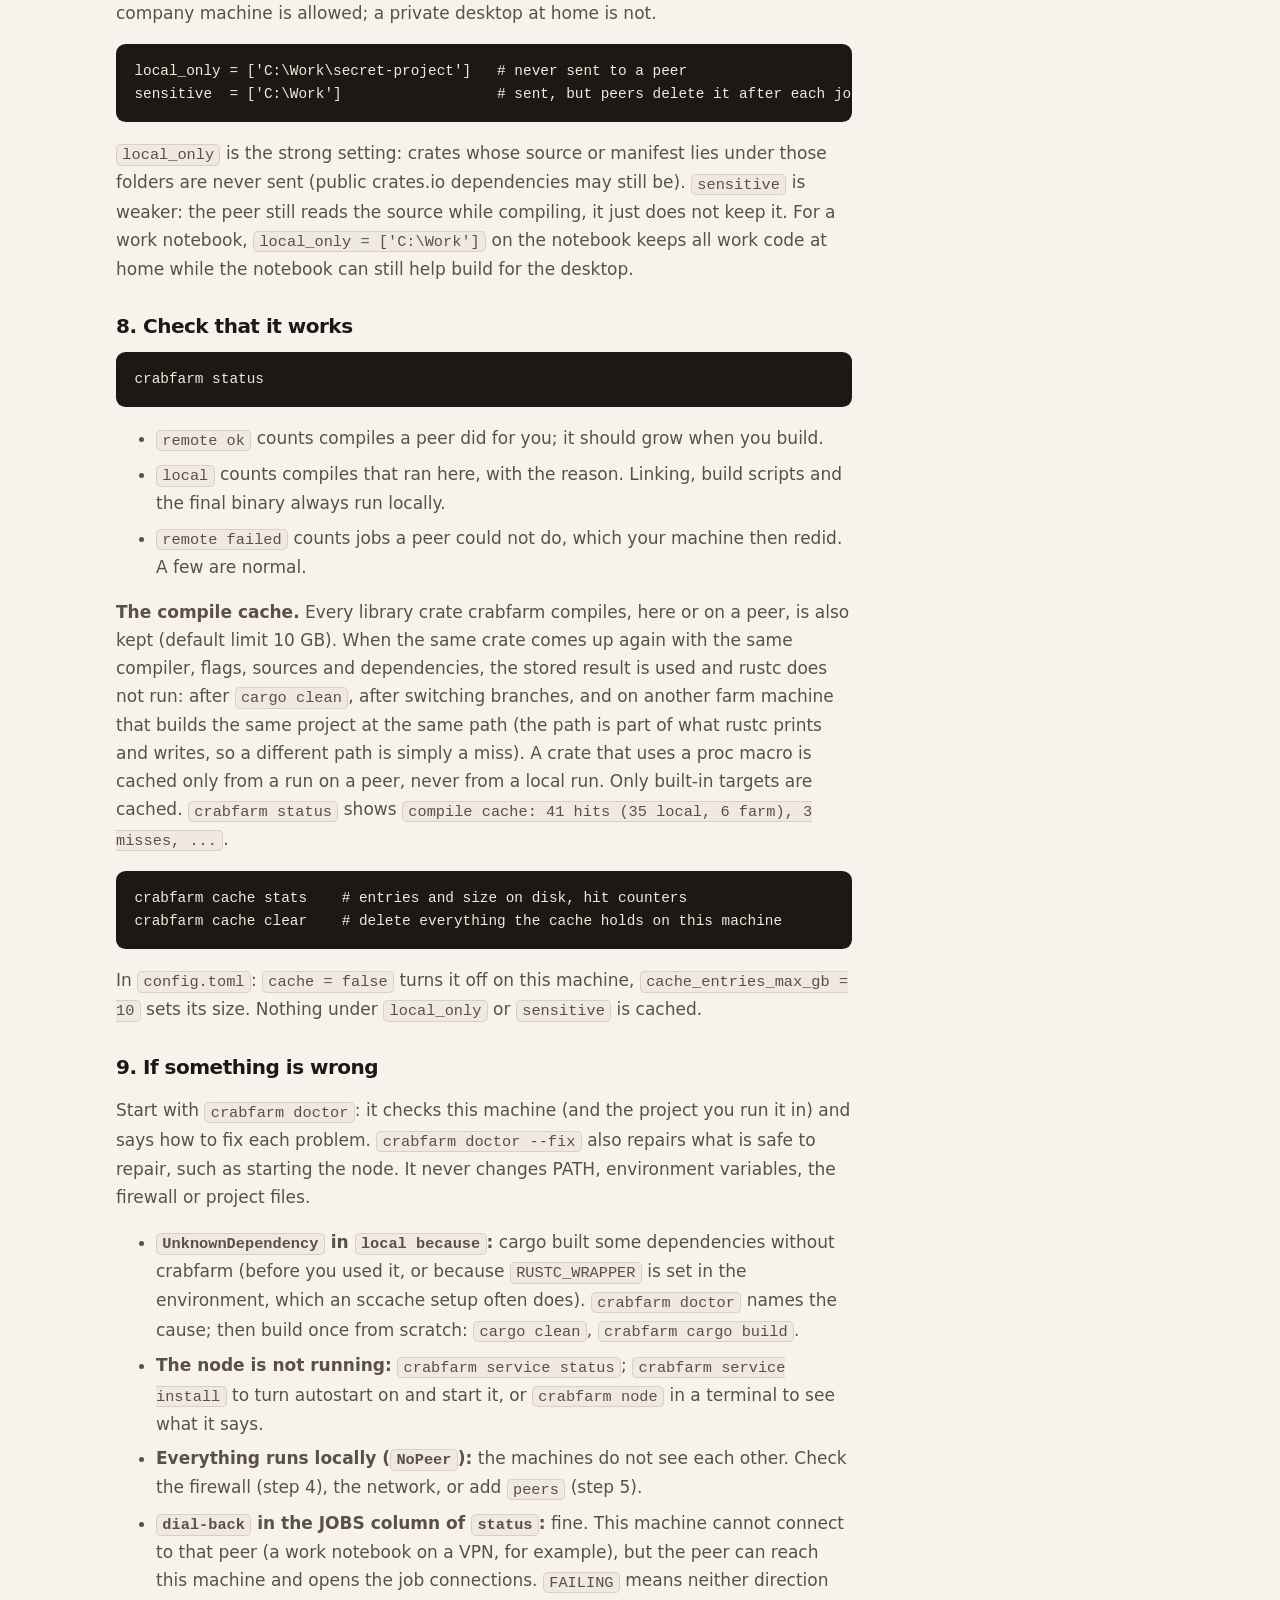
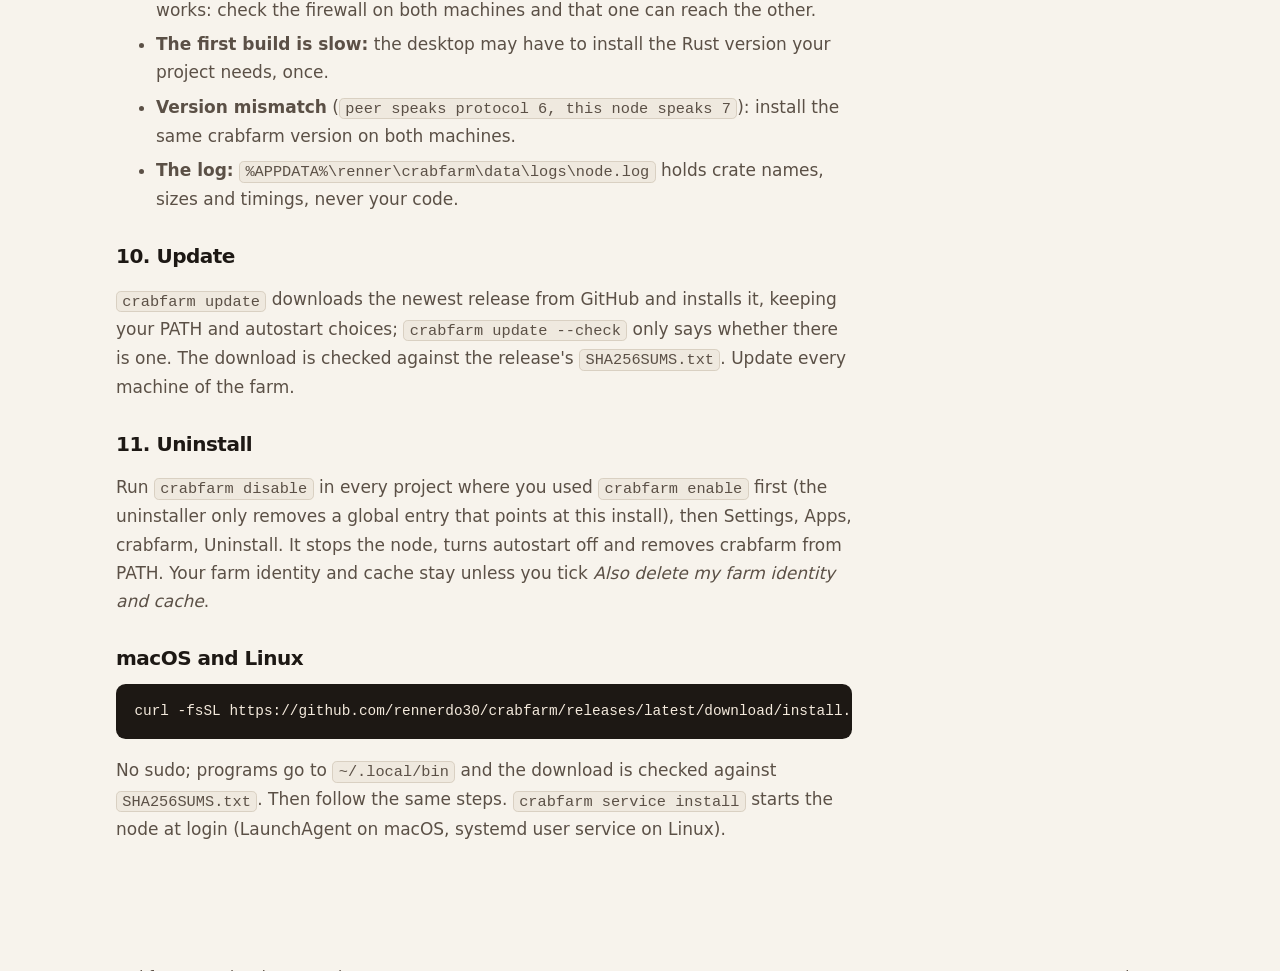
==== commit 8cac2542: "CF-37, CF-38: crabfarm update and crabfarm doctor crabfarm update installs the newest published GitH" ====
--- a/website/guide.html
+++ b/website/guide.html
@@ -87,7 +87,9 @@
   <p>In <code>config.toml</code>: <code>cache = false</code> turns it off on this machine, <code>cache_entries_max_gb = 10</code> sets its size. Nothing under <code>local_only</code> or <code>sensitive</code> is cached.</p>
 
   <h2>9. If something is wrong</h2>
+  <p>Start with <code>crabfarm doctor</code>: it checks this machine (and the project you run it in) and says how to fix each problem. <code>crabfarm doctor --fix</code> also repairs what is safe to repair, such as starting the node. It never changes PATH, environment variables, the firewall or project files.</p>
   <ul>
+    <li><strong><code>UnknownDependency</code> in <code>local because</code>:</strong> cargo built some dependencies without crabfarm (before you used it, or because <code>RUSTC_WRAPPER</code> is set in the environment, which an sccache setup often does). <code>crabfarm doctor</code> names the cause; then build once from scratch: <code>cargo clean</code>, <code>crabfarm cargo build</code>.</li>
     <li><strong>The node is not running:</strong> <code>crabfarm service status</code>; <code>crabfarm service install</code> to turn autostart on and start it, or <code>crabfarm node</code> in a terminal to see what it says.</li>
     <li><strong>Everything runs locally (<code>NoPeer</code>):</strong> the machines do not see each other. Check the firewall (step 4), the network, or add <code>peers</code> (step 5).</li>
     <li><strong><code>dial-back</code> in the JOBS column of <code>status</code>:</strong> fine. This machine cannot connect to that peer (a work notebook on a VPN, for example), but the peer can reach this machine and opens the job connections. <code>FAILING</code> means neither direction works: check the firewall on both machines and that one can reach the other.</li>
@@ -96,7 +98,10 @@
     <li><strong>The log:</strong> <code>%APPDATA%\renner\crabfarm\data\logs\node.log</code> holds crate names, sizes and timings, never your code.</li>
   </ul>
 
-  <h2>10. Uninstall</h2>
+  <h2>10. Update</h2>
+  <p><code>crabfarm update</code> downloads the newest release from GitHub and installs it, keeping your PATH and autostart choices; <code>crabfarm update --check</code> only says whether there is one. The download is checked against the release's <code>SHA256SUMS.txt</code>. Update every machine of the farm.</p>
+
+  <h2>11. Uninstall</h2>
   <p>Run <code>crabfarm disable</code> in every project where you used <code>crabfarm enable</code> first (the uninstaller only removes a global entry that points at this install), then Settings, Apps, crabfarm, Uninstall. It stops the node, turns autostart off and removes crabfarm from PATH. Your farm identity and cache stay unless you tick <em>Also delete my farm identity and cache</em>.</p>
 
   <h2>macOS and Linux</h2>
